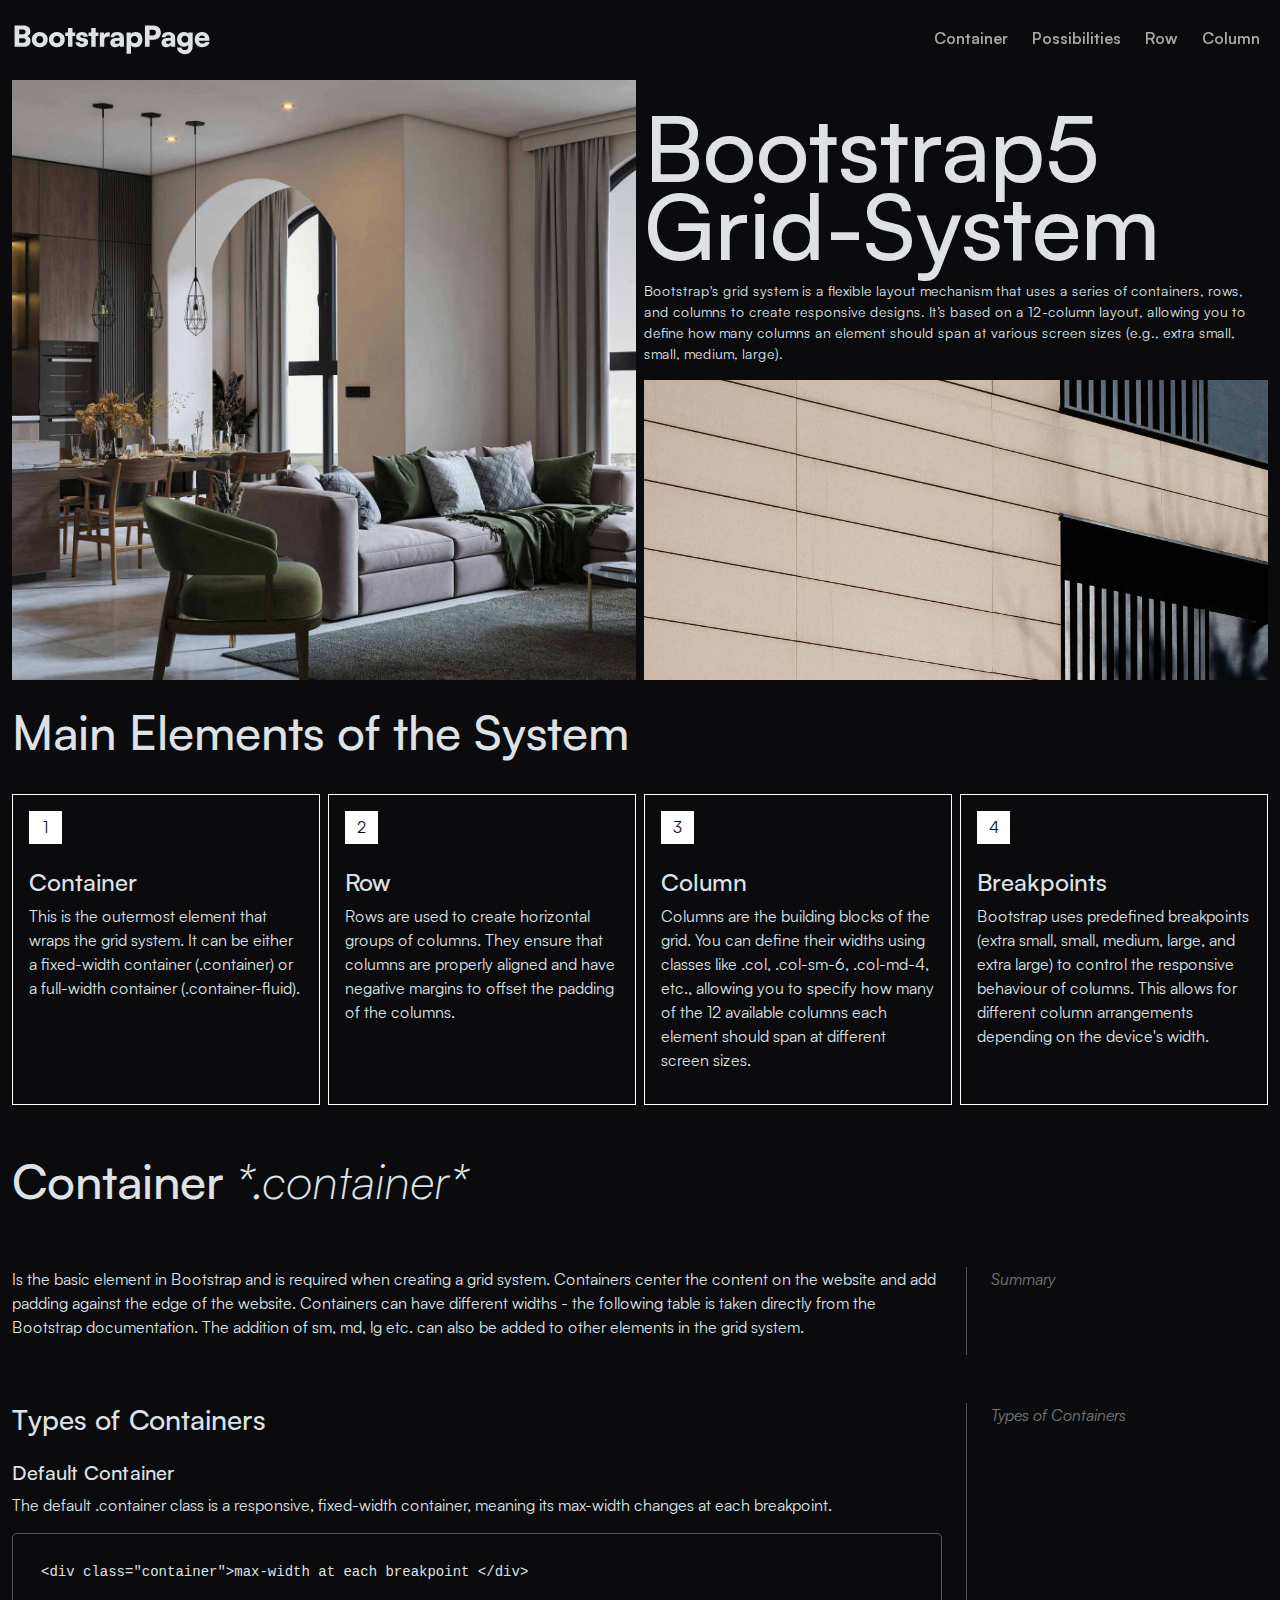
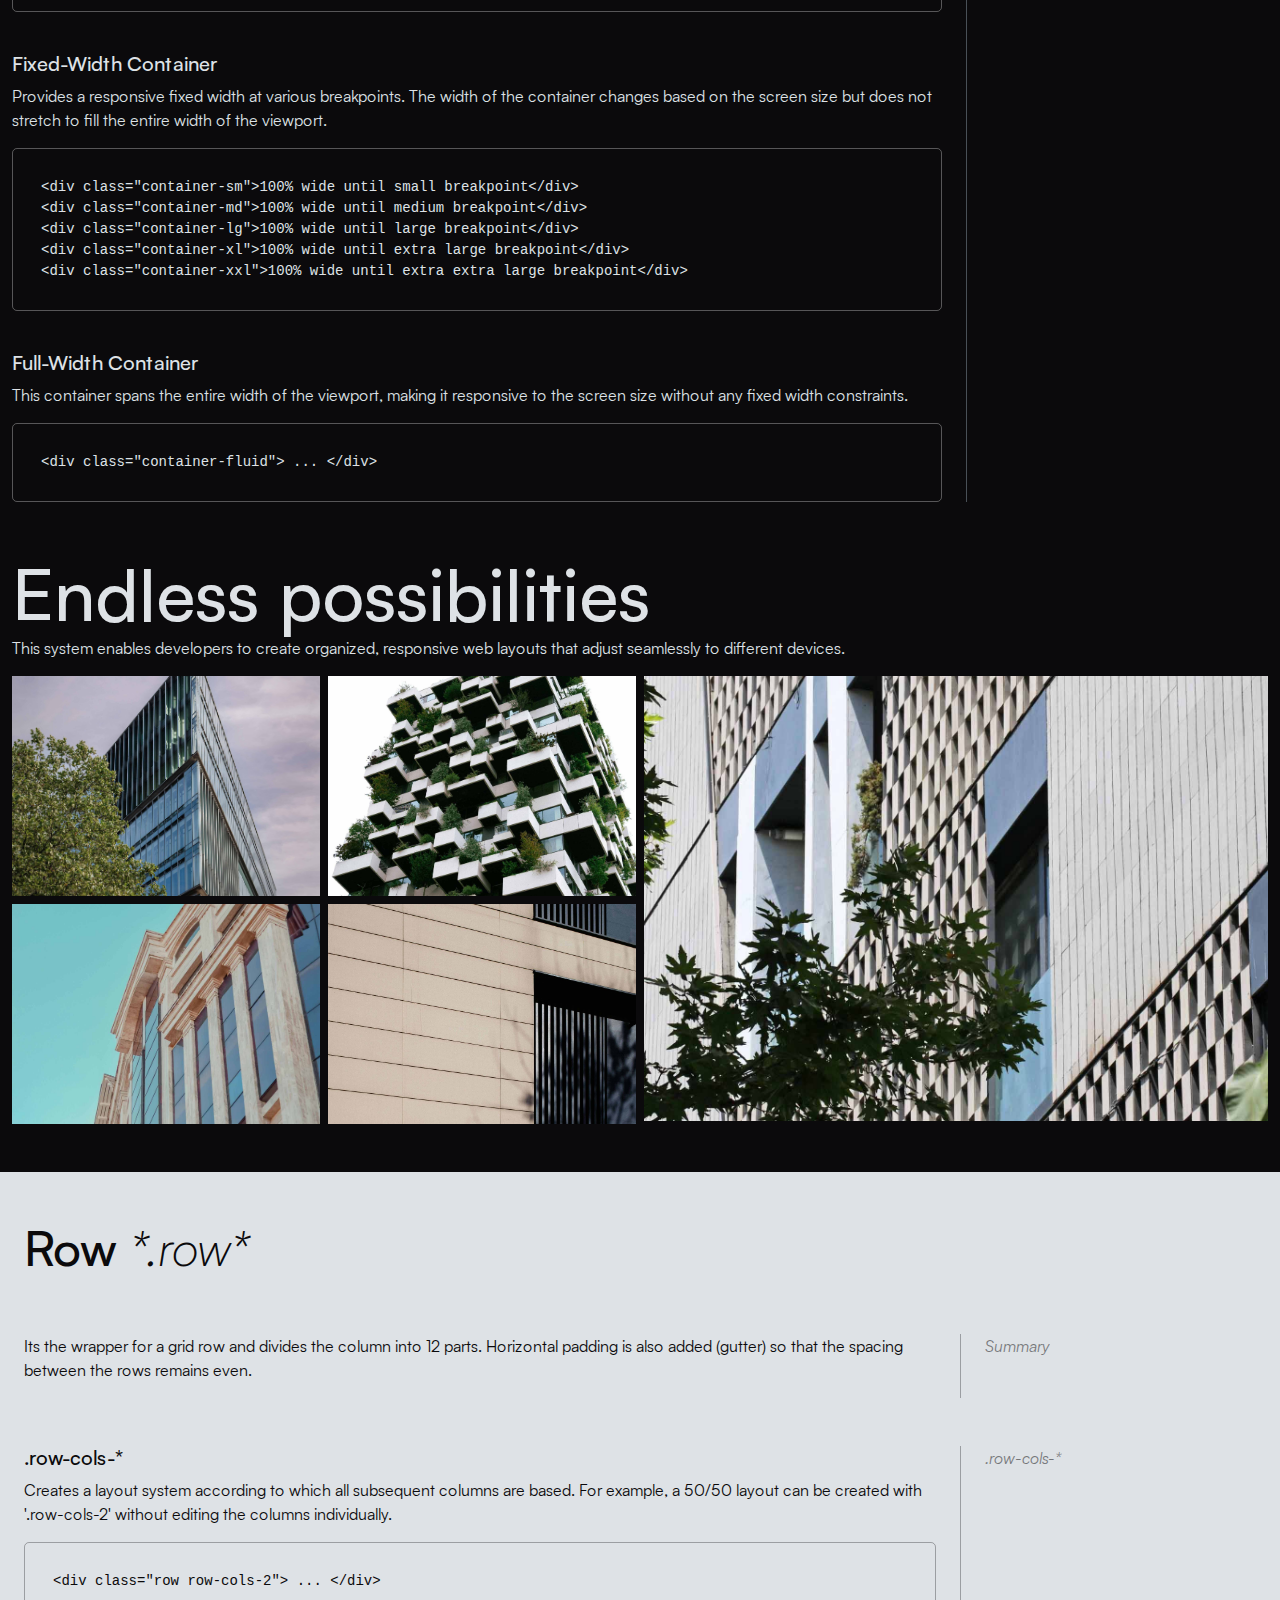
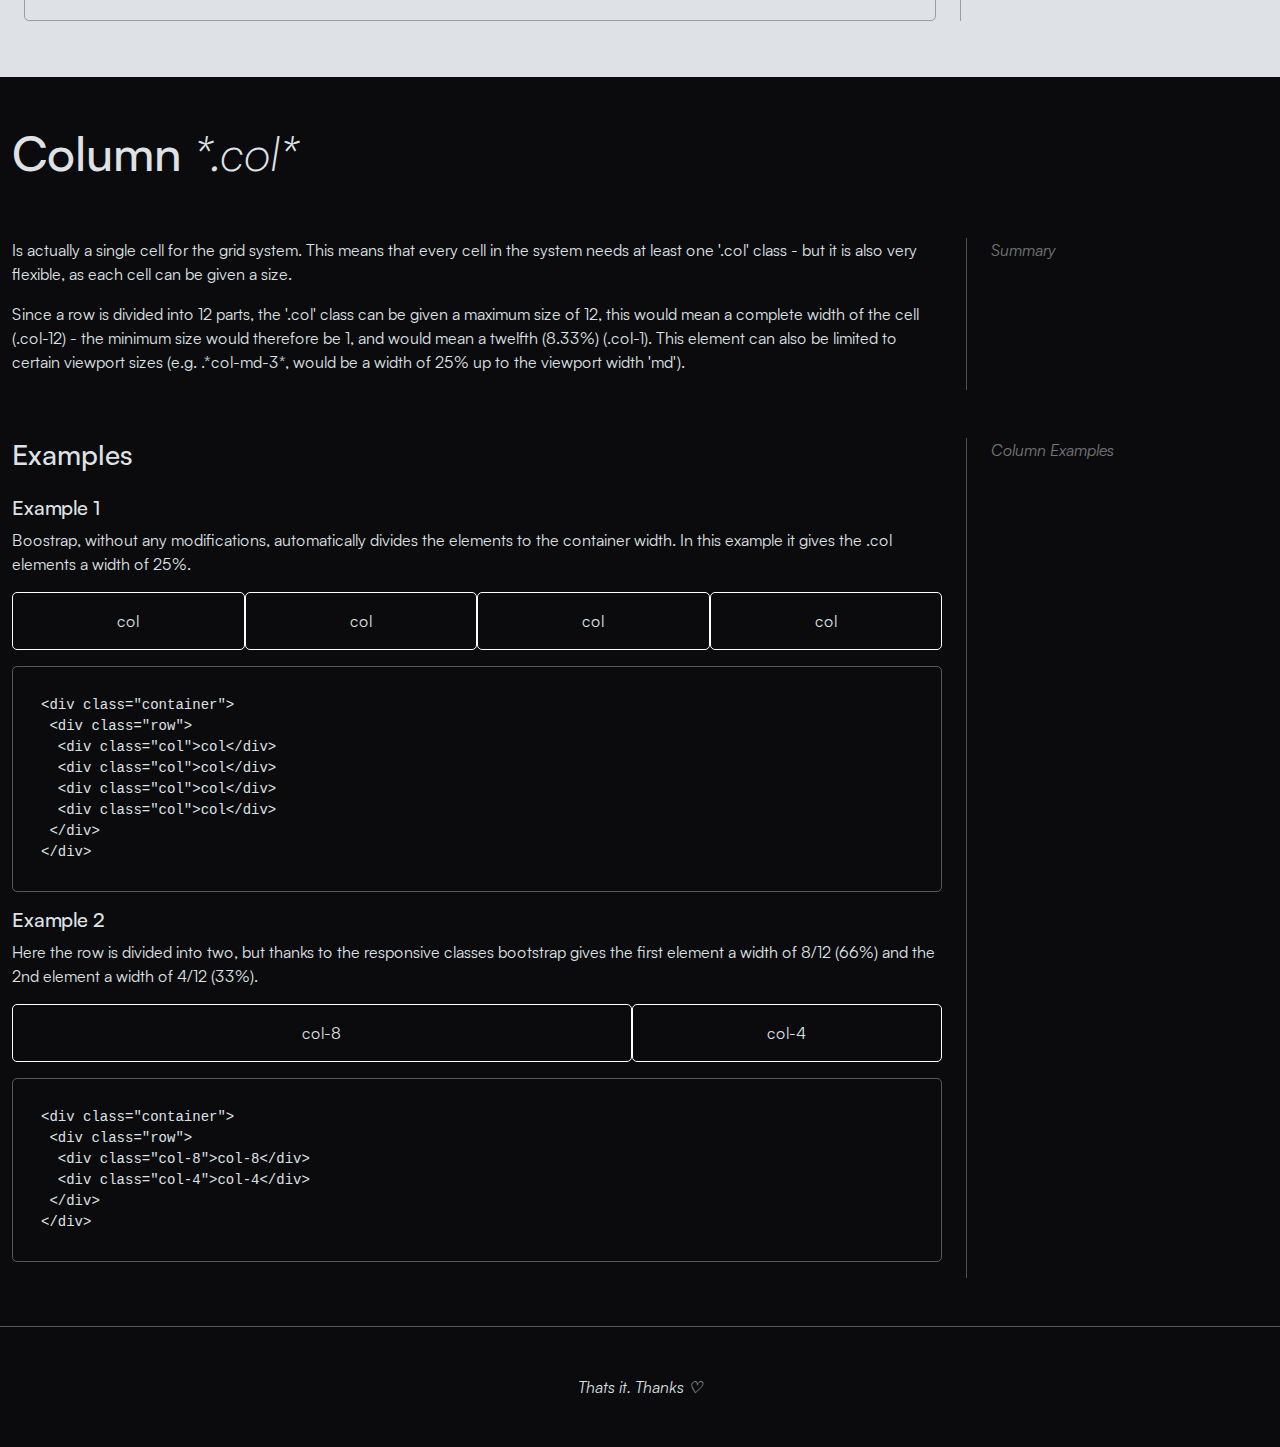
==== index.html @ 3e58b32b "changed to bootstrap grid page" ====
<!doctype html>
<html>
    
    <head>
        <meta charset="UTF-8">
        <meta name="viewport" content="width=device-width, initial-scale=1">
        <title>bootstrap-page</title>
        
        <link href="scss/bootstrap-custom.css" rel="stylesheet">
		<link href="fonts/satoshi.css" rel="stylesheet">
        <link href="css/style.css" rel="stylesheet">
    </head>

    <body data-bs-theme="dark">
		
		<nav class="navbar fixed-top navbar-expand-md py-3">
			<div class="container-xxl d-flex">
				<a class="navbar-brand navbar-logo" href="#"><span>BootstrapPage</span></a>
				<button class="navbar-toggler" type="button" data-bs-toggle="collapse" data-bs-target="#navbarMain" aria-controls="navbarMain" aria-expanded="false" aria-label="Toggle navigation">
      				<span class="navbar-toggler-icon"></span>
    			</button>
				<div class="navbar-collapse collapse" id="navbarMain">
					<ul class="navbar-nav ms-auto">
						<li class="nav-item">
							<a class="nav-link" href="#container">Container</a>
						</li>
						<li class="nav-item">
							<a class="nav-link" href="#possibilities">Possibilities</a>
						</li>
						<li class="nav-item">
							<a class="nav-link" href="#row">Row</a>
						</li>
						<li class="nav-item">
							<a class="nav-link" href="#column">Column</a>
						</li>
					</ul>
				</div>
			</div>
		</nav>
		
		<main class="" style="padding-top: 80px;">
			
			<div class="container-xxl hero">
				<div class="row overflow-hidden g-2">
					<div class="col-lg order-2 order-lg-1 hero-col">
						<img src="images/img1.jpg" class="img-fluid object-fit-cover hero-img-left" alt>
					</div>
					<div class="col-lg order-1 order-lg-2 d-flex flex-column g-2 overflow-hidden hero-col">
						<div class="col d-flex hero-right">
							<div class="mt-auto">
								<h2 style="font-size: 92px; line-height: 85%;" class="mb-3">Bootstrap5 Grid-System</h2>
								<p style="font-size: 14px;">Bootstrap's grid system is a flexible layout mechanism that uses a series of containers, rows, and columns to create responsive designs. It’s based on a 12-column layout, allowing you to define how many columns an element should span at various screen sizes (e.g., extra small, small, medium, large).</p>
							</div>
						</div>
						<div class="col d-none d-lg-block hero-right">
							<img src="images/img6.jpg" class="img-fluid" alt>
						</div>
					</div>
				</div>
			</div>

			<div class="container-xxl elements">
				<div class="py-4">
					<h2>Main Elements of the System</h2>
				</div>

				<div class="row g-2 row-cols-2 row-cols-md-4 elements-box">

					<div class="col element">
						<div class="p-3 h-100 border border-white">
							<div class="element-nr">1</div>
							<div class="pt-4">
								<h4>Container</h4>
								<p>This is the outermost element that wraps the grid system. It can be either a fixed-width container (.container) or a full-width container (.container-fluid).</p>
							</div>
						</div>
					</div>

					<div class="col element">
						<div class="p-3 h-100 border border-white">
							<div class="element-nr">2</div>
							<div class="pt-4">
								<h4>Row</h4>
								<p>Rows are used to create horizontal groups of columns. They ensure that columns are properly aligned and have negative margins to offset the padding of the columns.</p>
							</div>
						</div>
					</div>

					<div class="col element">
						<div class="p-3 h-100 border border-white">
							<div class="element-nr">3</div>
							<div class="pt-4">
								<h4>Column</h4>
								<p>Columns are the building blocks of the grid. You can define their widths using classes like .col, .col-sm-6, .col-md-4, etc., allowing you to specify how many of the 12 available columns each element should span at different screen sizes.</p>
							</div>
						</div>
					</div>

					<div class="col element">
						<div class="p-3 h-100 border border-white">
							<div class="element-nr">4</div>
							<div class="pt-4">
								<h4>Breakpoints</h4>
								<p>Bootstrap uses predefined breakpoints (extra small, small, medium, large, and extra large) to control the responsive behaviour of columns. This allows for different column arrangements depending on the device's width.</p>
							</div>
						</div>
					</div>

				</div>
			</div>

			<div class="container-xxl" id="container">
				<div class="py-5">
					<h2>Container <i style="font-weight: 300;">*.container*</i></h2>
				</div>

				<div class="row g-5 mb-5">
					<div class="col">
						<p>Is the basic element in Bootstrap and is required when creating a grid system. Containers center the content on the website and add padding against the edge of the website. Containers can have different widths - the following table is taken directly from the Bootstrap documentation. The addition of sm, md, lg etc. can also be added to other elements in the grid system.</p>
					</div>
					<div class="col-3 sidebar mh-100 border-start d-none d-md-block">
						<p>Summary</p>
					</div>
				</div>

				<div class="row g-5 mb-5">
					<div class="col">
						<h3>Types of Containers</h3>
						<div class="mb-4">
							<div class="pt-3">
								<h5>Default Container</h5>
								<p>The default .container class is a responsive, fixed-width container, meaning its max-width changes at each breakpoint.</p>
							</div>
							<div class="code-example font-monospace">
								&lt;div class="container"&gt;max-width at each breakpoint &lt;/div&gt;
							</div>
						</div>

						<div class="mb-4">
							<div class="pt-3">
								<h5>Fixed-Width Container</h5>
								<p>Provides a responsive fixed width at various breakpoints. The width of the container changes based on the screen size but does not stretch to fill the entire width of the viewport.</p>
							</div>
							<div class="code-example font-monospace">
								&lt;div class="container-sm"&gt;100% wide until small breakpoint&lt;/div&gt;<br>
								&lt;div class="container-md"&gt;100% wide until medium breakpoint&lt;/div&gt;<br>
								&lt;div class="container-lg"&gt;100% wide until large breakpoint&lt;/div&gt;<br>
								&lt;div class="container-xl"&gt;100% wide until extra large breakpoint&lt;/div&gt;<br>
								&lt;div class="container-xxl"&gt;100% wide until extra extra large breakpoint&lt;/div&gt;
							</div>
						</div>

						<div class="">
							<div class="pt-3">
								<h5>Full-Width Container</h5>
								<p>This container spans the entire width of the viewport, making it responsive to the screen size without any fixed width constraints.</p>
							</div>
							<div class="code-example font-monospace">
								&lt;div class="container-fluid"&gt; ... &lt;/div&gt;
							</div>
						</div>
					</div>
					
					<div class="col-3 sidebar mh-100 border-start d-none d-md-block">
						<p>Types of Containers</p>
					</div>
				</div>

			</div>

			<div class="container-xxl mb-5" id="possibilities">
				<div>
					<h2 class="mb-0" style="font-size: 72px;">Endless possibilities</h2>
					<p>This system enables developers to create organized, responsive web layouts that adjust seamlessly to different devices.</p>
				</div>
				<div class="row g-2">
					<div class="col-md-6">
						<div class="row row-cols-2 g-2">
							<div class="col"><img src="images/img2.jpg" class="img-fluid"></div>
							<div class="col"><img src="images/img4.jpg" class="img-fluid"></div>
							<div class="col"><img src="images/img3.jpg" class="img-fluid"></div>
							<div class="col"><img src="images/img6.jpg" class="img-fluid"></div>
						</div>
					</div>
					<div class="col-md-6">
						<div class="row g-2" style="height: 100%;">
							<div class="col" style="height: 100%; width: auto;">
								<div><img src="images/img5.jpg" class="img-fluid object-fit-cover"></div>
							</div>
						</div>

					</div>
				</div>

			</div>

			<div class="container-fluid pb-2" style="background-color: #dee2e6; color: #0B0A0C;" id="row">
				<div class="container-xxl" id="container">
					<div class="py-5">
						<h2>Row <i style="font-weight: 300;">*.row*</i></h2>
					</div>

					<div class="row g-5 mb-5">
						<div class="col">
							<p>Its the wrapper for a grid row and divides the column into 12 parts. Horizontal padding is also added (gutter) so that the spacing between the rows remains even.</p>
						</div>
						<div class="col-3 sidebar mh-100 border-start d-none d-md-block" style="border-color: #0B0A0C50 !important;">
							<p>Summary</p>
						</div>
					</div>
	
					<div class="row g-5 mb-5">
						<div class="col">
							<div>
								<h5>.row-cols-*</h5>
								<p>Creates a layout system according to which all subsequent columns are based. For example, a 50/50 layout can be created with '.row-cols-2' without editing the columns individually.</p>
							</div>
							<div class="code-example font-monospace" style="border-color: #0B0A0C50;">
								&lt;div class="row row-cols-2"&gt; ... &lt;/div&gt;
							</div>
						</div>
						
						<div class="col-3 sidebar mh-100 border-start d-none d-md-block" style="border-color: #0B0A0C50 !important;">
							<p>.row-cols-*</p>
						</div>
					</div>

				</div>
			</div>

			<div class="container-xxl" id="column">
				<div class="py-5">
					<h2>Column <i style="font-weight: 300;">*.col*</i></h2>
				</div>

				<div class="row g-5 mb-5">
					<div class="col">
						<p>Is actually a single cell for the grid system. This means that every cell in the system needs at least one '.col' class - but it is also very flexible, as each cell can be given a size.</p>
						<p>Since a row is divided into 12 parts, the '.col' class can be given a maximum size of 12, this would mean a complete width of the cell (.col-12) - the minimum size would therefore be 1, and would mean a twelfth (8.33%) (.col-1). This element can also be limited to certain viewport sizes (e.g. .*col-md-3*, would be a width of 25% up to the viewport width 'md').</p>
					</div>
					<div class="col-3 sidebar mh-100 border-start d-none d-md-block">
						<p>Summary</p>
					</div>
				</div>

				<div class="row g-5 mb-5">
					<div class="col">
						<h3>Examples</h3>
						<div class="mb-3">
							<div class="pt-3">
								<h5>Example 1</h5>
								<p>Boostrap, without any modifications, automatically divides the elements to the container width. In this example it gives the .col elements a width of 25%.</p>
							</div>
							<div class="example px-2 mb-3">
								<div class="row g-3">
									<div class="col">col</div>
									<div class="col">col</div>
									<div class="col">col</div>
									<div class="col">col</div>
								</div>
							</div>
							<div class="code-example font-monospace">
								&lt;div class="container"&gt;<br>
								&nbsp;&lt;div class="row"&gt;<br>
								&nbsp;&nbsp;&lt;div class="col"&gt;col&lt;/div&gt;<br>
								&nbsp;&nbsp;&lt;div class="col"&gt;col&lt;/div&gt;<br>
								&nbsp;&nbsp;&lt;div class="col"&gt;col&lt;/div&gt;<br>
								&nbsp;&nbsp;&lt;div class="col"&gt;col&lt;/div&gt;<br>
								&nbsp;&lt;/div&gt;<br>
								&lt;/div&gt;
							</div>

							<div class="pt-3">
								<h5>Example 2</h5>
								<p>Here the row is divided into two, but thanks to the responsive classes bootstrap gives the first element a width of 8/12 (66%) and the 2nd element a width of 4/12 (33%).</p>
							</div>
							<div class="example  mb-3">
								<div class="row g-0">
									<div class="col-8">col-8</div>
									<div class="col-4">col-4</div>
								  </div>
							</div>
							<div class="code-example font-monospace">
								&lt;div class="container"&gt;<br>
								&nbsp;&lt;div class="row"&gt;<br>
								&nbsp;&nbsp;&lt;div class="col-8"&gt;col-8&lt;/div&gt;<br>
								&nbsp;&nbsp;&lt;div class="col-4"&gt;col-4&lt;/div&gt;<br>
								&nbsp;&lt;/div&gt;<br>
								&lt;/div&gt;<br>
							</div>
						</div>

					</div>
					
					<div class="col-3 sidebar mh-100 border-start d-none d-md-block">
						<p>Column Examples</p>
					</div>
				</div>

			</div>
		
		</main>

		<footer class="p-5" style="border-top: 1px solid #ffffff50;">
			<p class="m-0" style="text-align: center; font-style: italic;">Thats it. Thanks &#9825;</p>
		</footer>
        
        
        <script src="bootstrap/dist/js/bootstrap.bundle.min.js"></script>
    </body>
    
</html>
---- fonts/satoshi.css ----
/*

*
*   Satoshi Font Import
*   https://www.fontshare.com/fonts/satoshi
*

*/

@font-face {
	font-family: 'Satoshi';
	src: url("Satoshi-Variable.woff2"),
		 url("Satoshi-Variable.woff"),
		 url("Satoshi-Variable.ttf");
	font-weight: 300 900;
	font-style: normal;
	font-display: swap;
}

@font-face {
	font-family: 'Satoshi';
	src: url("Satoshi-VariableItalic.woff2"),
		 url("Satoshi-VariableItalic.woff"),
		 url("Satoshi-VariableItalic.ttf");
	font-weight: 300 900;
	font-style: italic;
	font-display: swap;
}
---- css/style.css ----
h2 {
	font-size: 48px;
	font-weight: 500;
}

.navbar-logo {
	background-color: var(--bs-body-color);
	-webkit-mask-image: url("../images/logo.svg");
	mask-image: url("../images/logo.svg");
	-webkit-mask-position: center;
	mask-position: center;
	-webkit-mask-size: contain;
	mask-size: contain;
	-webkit-mask-repeat: no-repeat;
	mask-repeat: no-repeat;
	display: block;
	width: 200px;
}

.navbar-logo > span {
	visibility: hidden;
	width: 1px;
	height: 1px;
	display: block;
}

.navbar-logo::before {
	content: "";
	display: block;
	padding-top: 33px;
}

.nav-item a {
	cursor: pointer;
}

.nav-item:not(:last-of-type) {
	margin-right: 0.5em;
}

.navbar {
	transition: 0.3s background;
}

.navbar:has(.navbar-collapse.show) {
	background: var(--bs-body-bg);
}

.element-nr {
	display: flex;
	justify-content: center;
	align-items: center;
	height: 33px;
	width: 33px;
	background: #ffffff;
	color: var(--bs-body-bg);
}

.code-example {
	border: 1px solid #ffffff50;
	padding: 2em;
	border-radius: 5px;
	font-size: 14px;
	font-family: var(--bs-font-monospace);
}

.sidebar p {
	opacity: 50%;
	font-style: italic;
}

.hero-col {
	height: 300px;
}

.hero-img-left {
	height: 100%;
	width: auto;
}

@media only screen and (max-width: 991px) {
	.hero-img-left {
		width: 100%;
		height: auto;
	}
}

@media only screen and (min-width: 992px) {
	.hero-col {
		height: 600px;
	}
	.hero-right {
		height: 300px;
	}
}

.example .col, .example .col-8, .example .col-4 {
	border: 1px solid #ffffff;
	padding: 1em;
	text-align: center;
	border-radius: 5px;
}
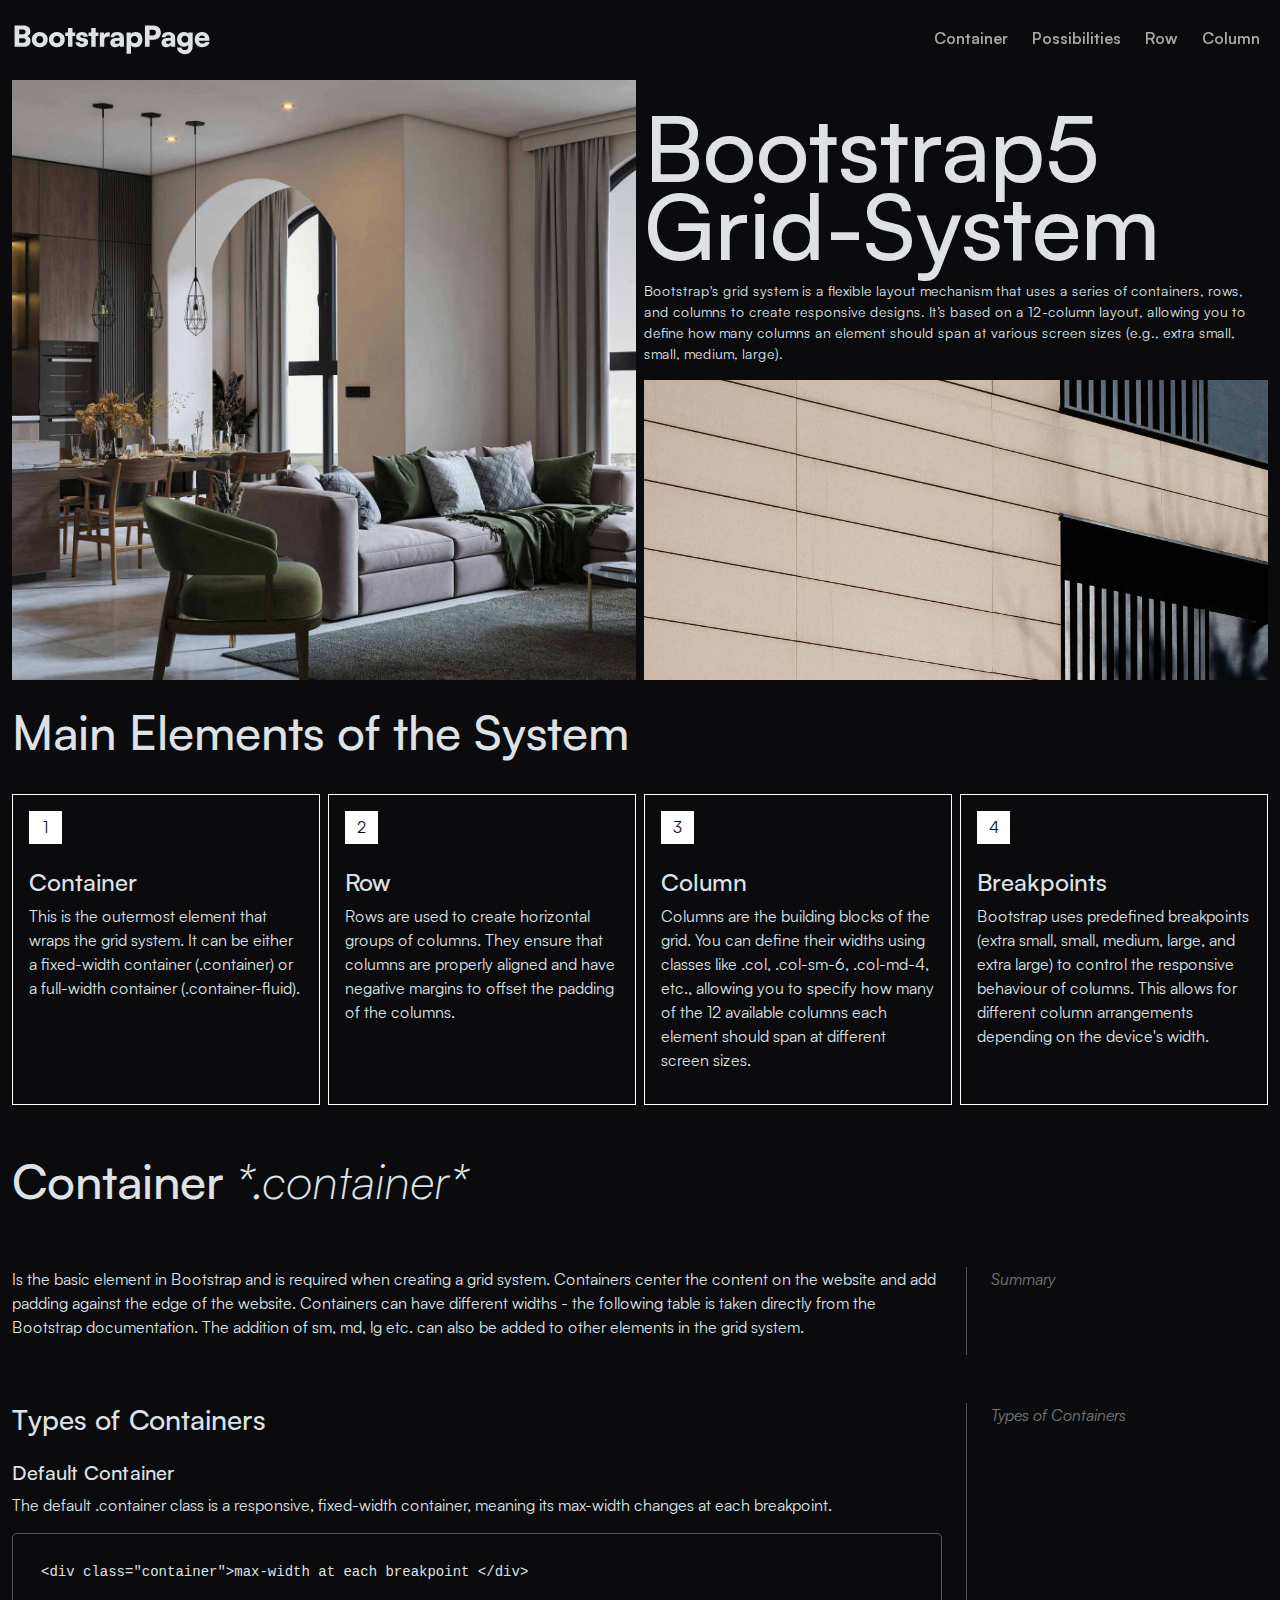
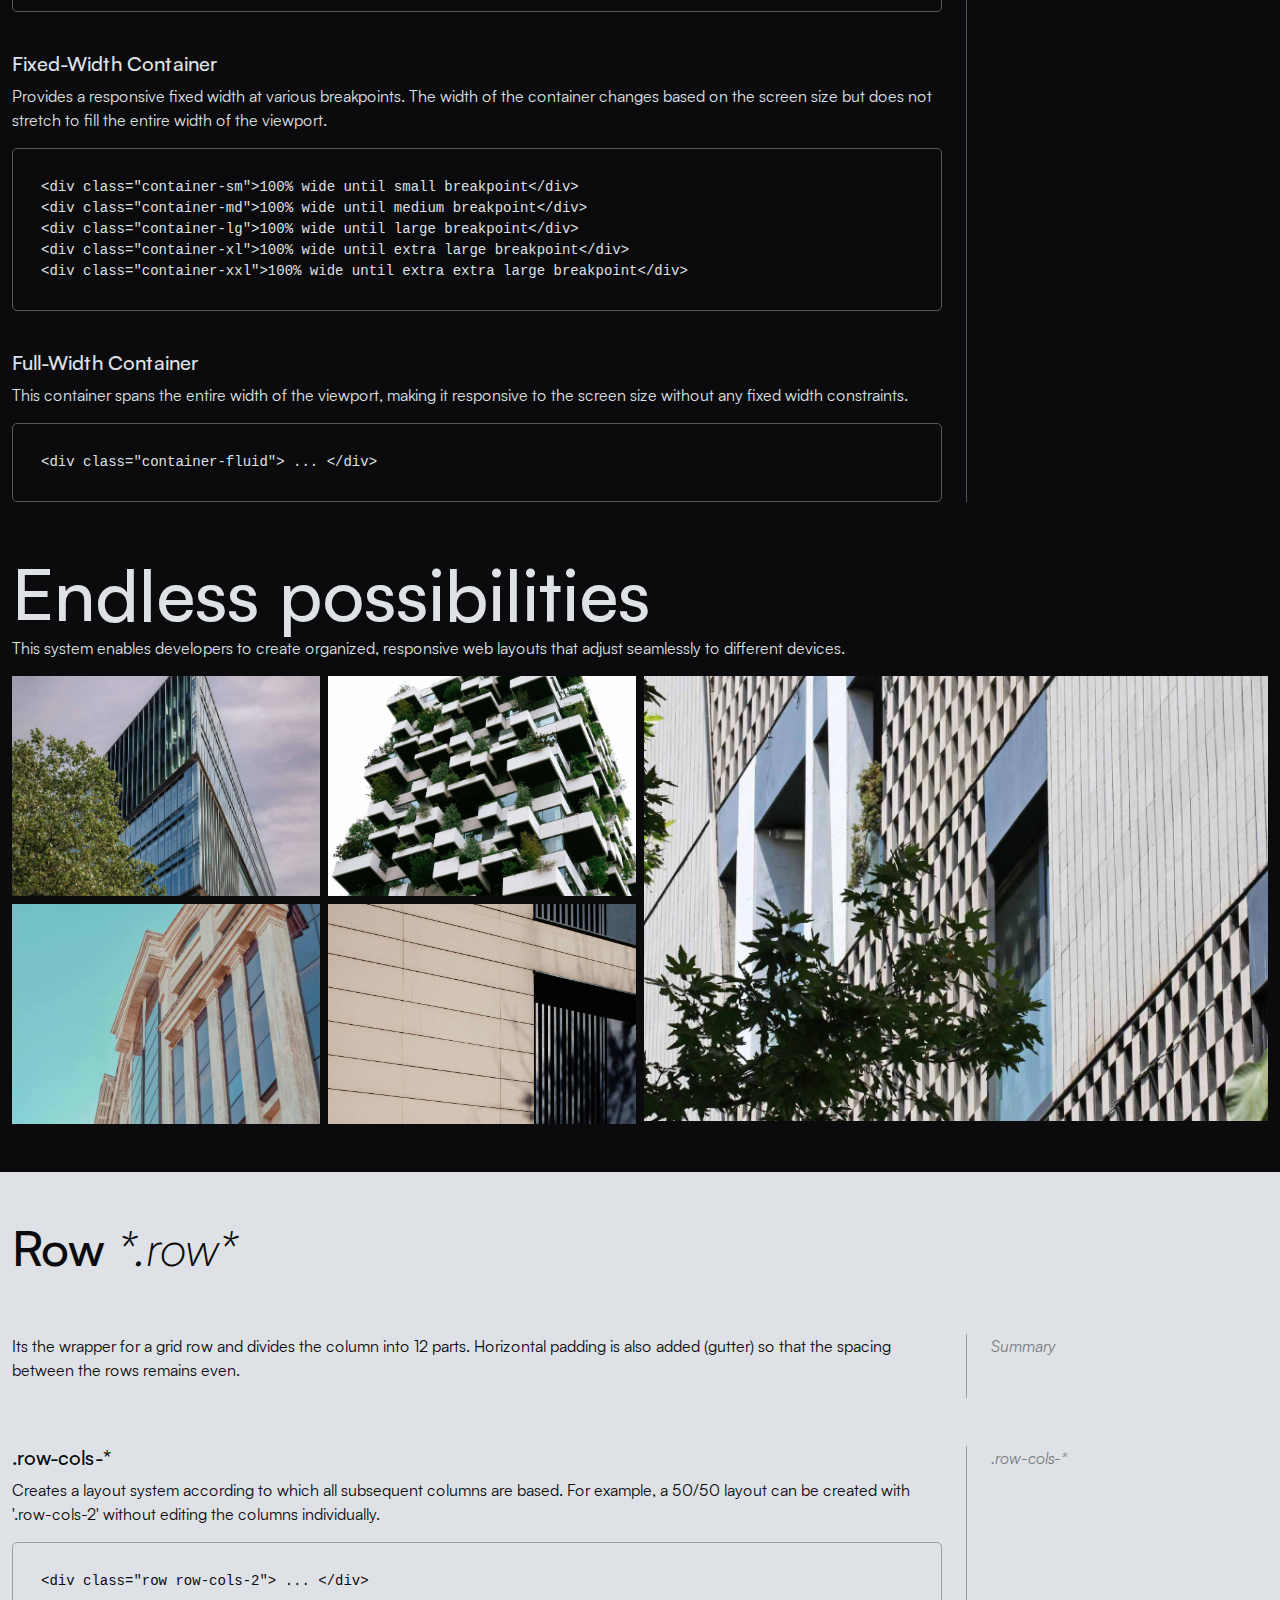
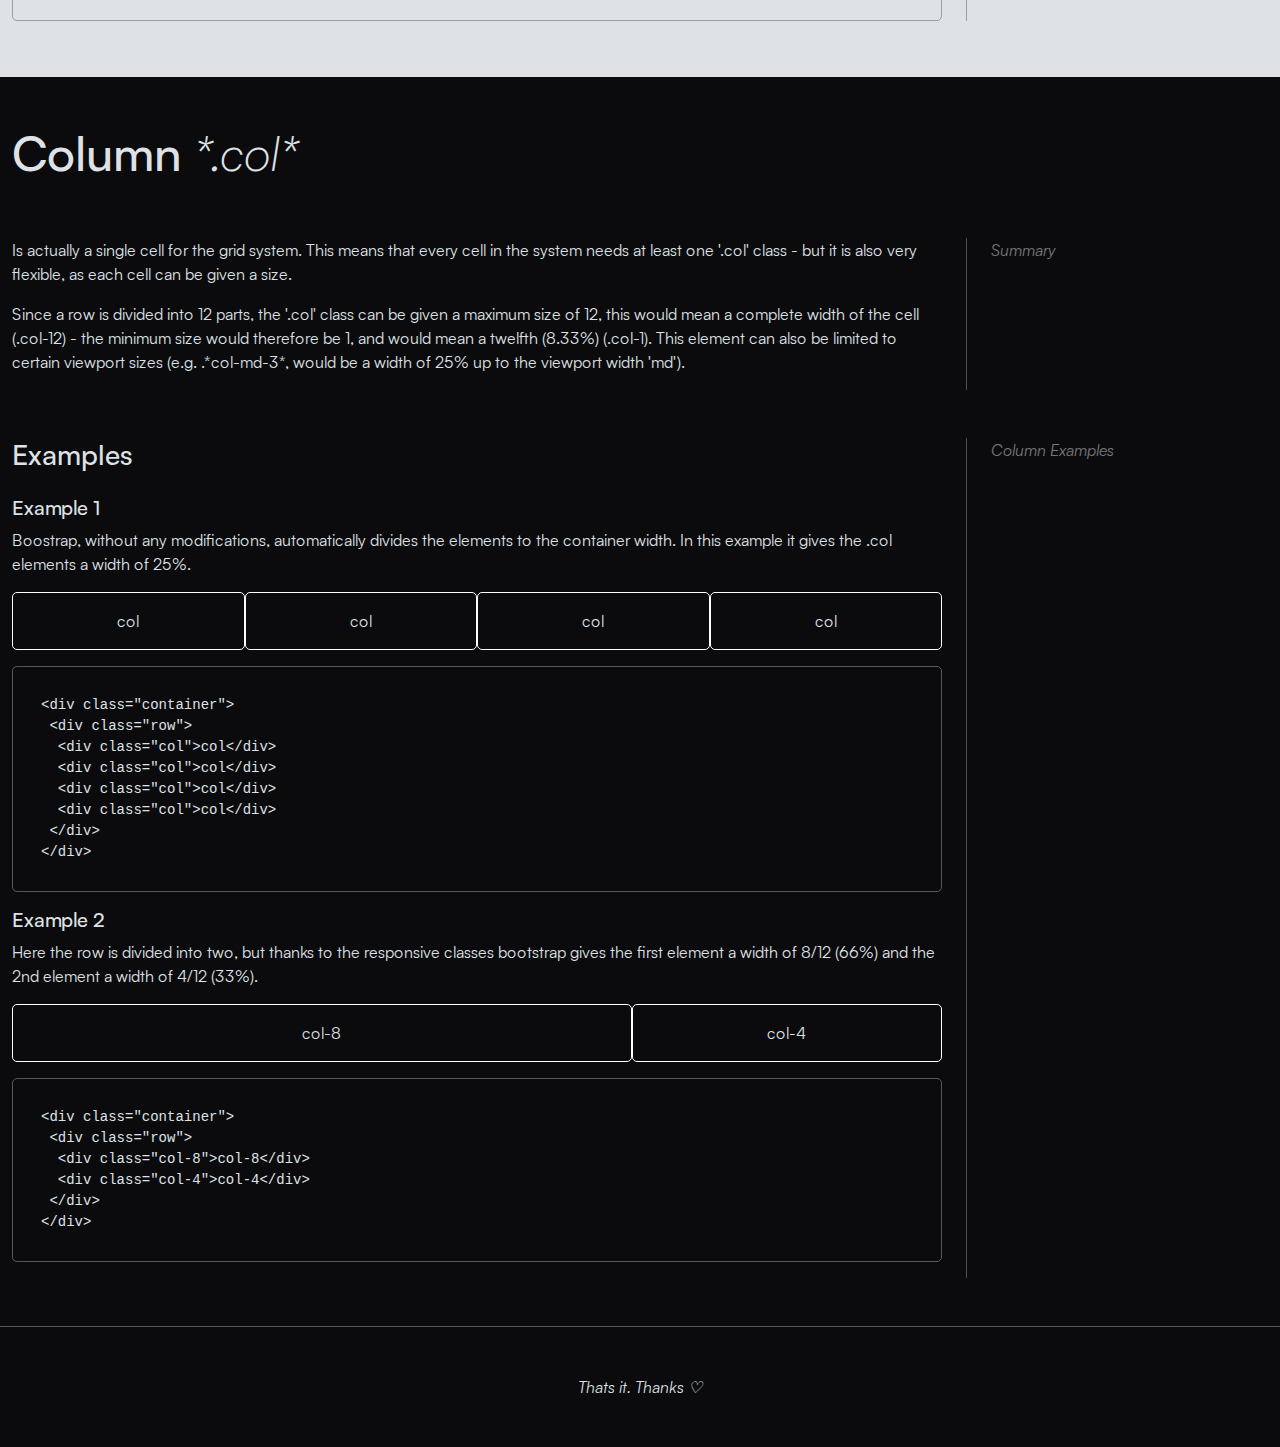
==== commit 40389ad6: "fixed row padding" ====
--- a/index.html
+++ b/index.html
@@ -194,7 +194,7 @@
 
 			</div>
 
-			<div class="container-fluid pb-2" style="background-color: #dee2e6; color: #0B0A0C;" id="row">
+			<div class="container-fluid p-0 p-xxl-2 pb-2" style="background-color: #dee2e6; color: #0B0A0C;" id="row">
 				<div class="container-xxl" id="container">
 					<div class="py-5">
 						<h2>Row <i style="font-weight: 300;">*.row*</i></h2>
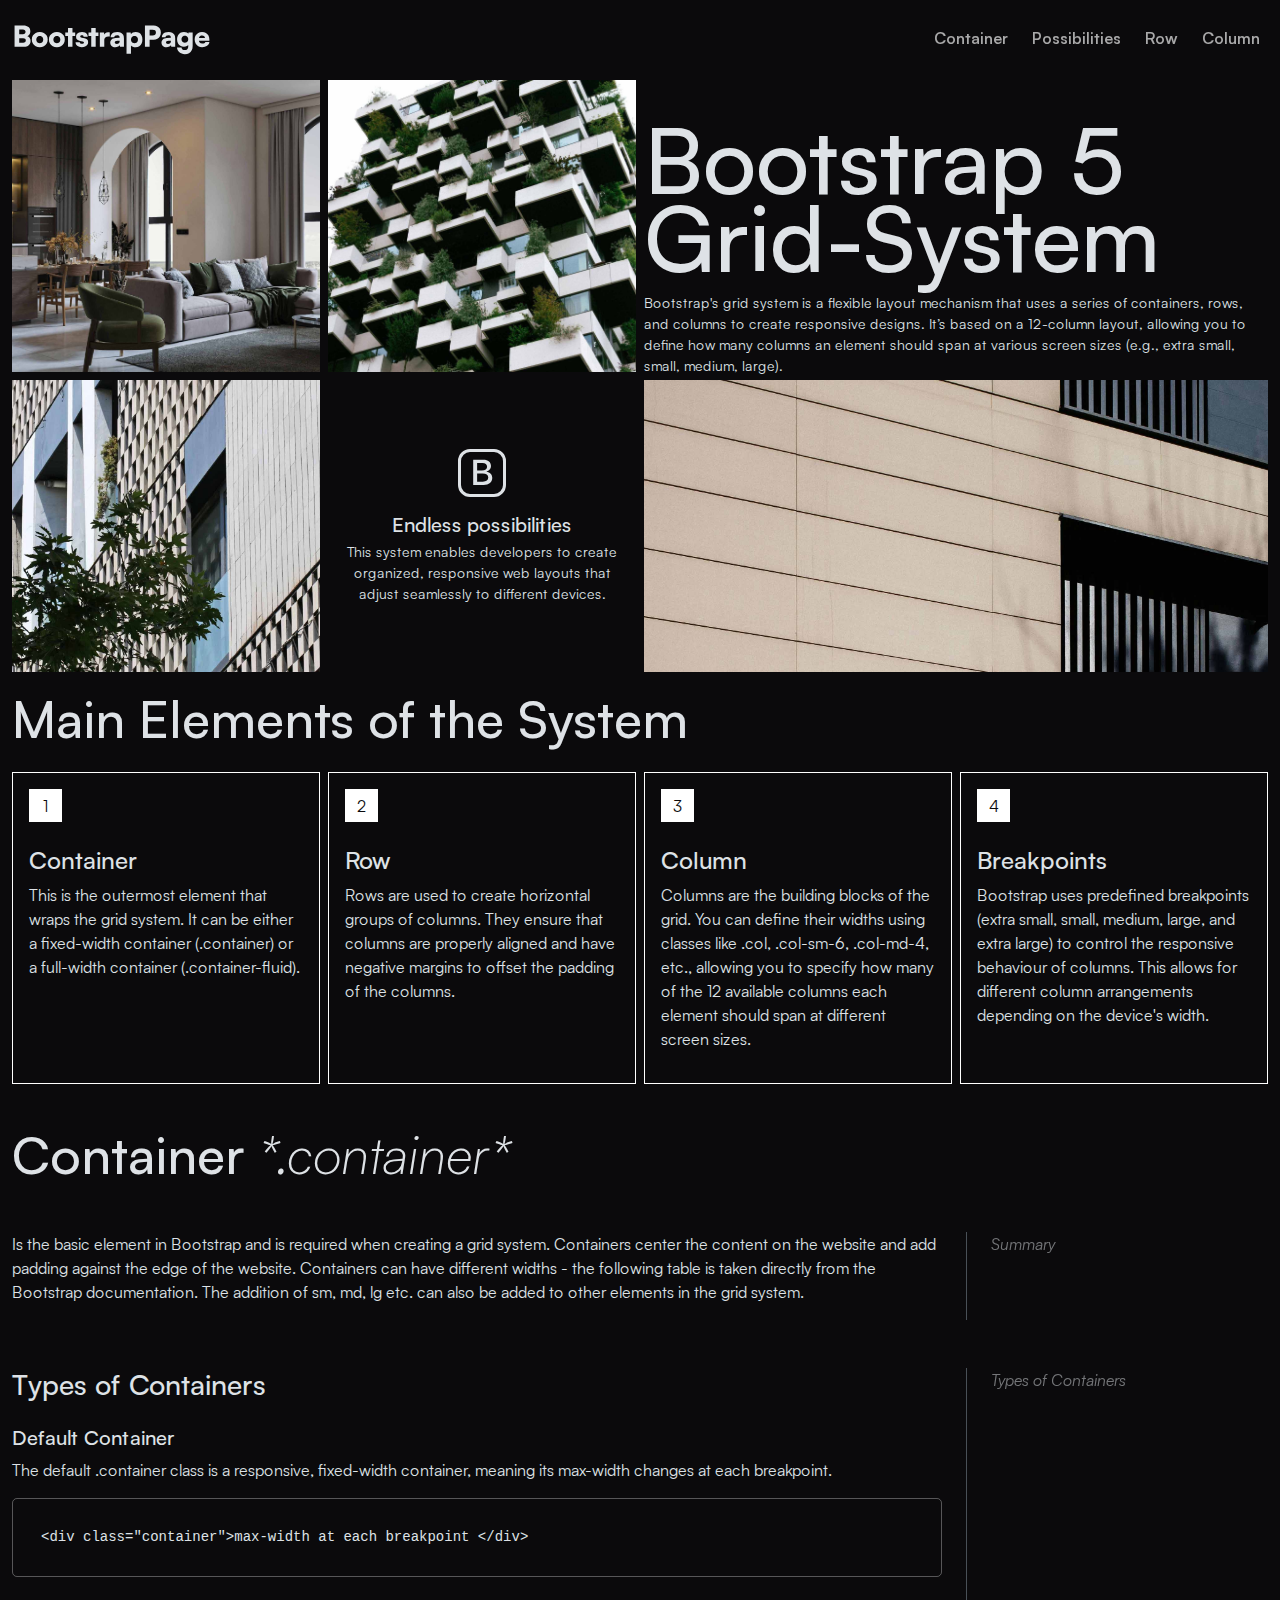
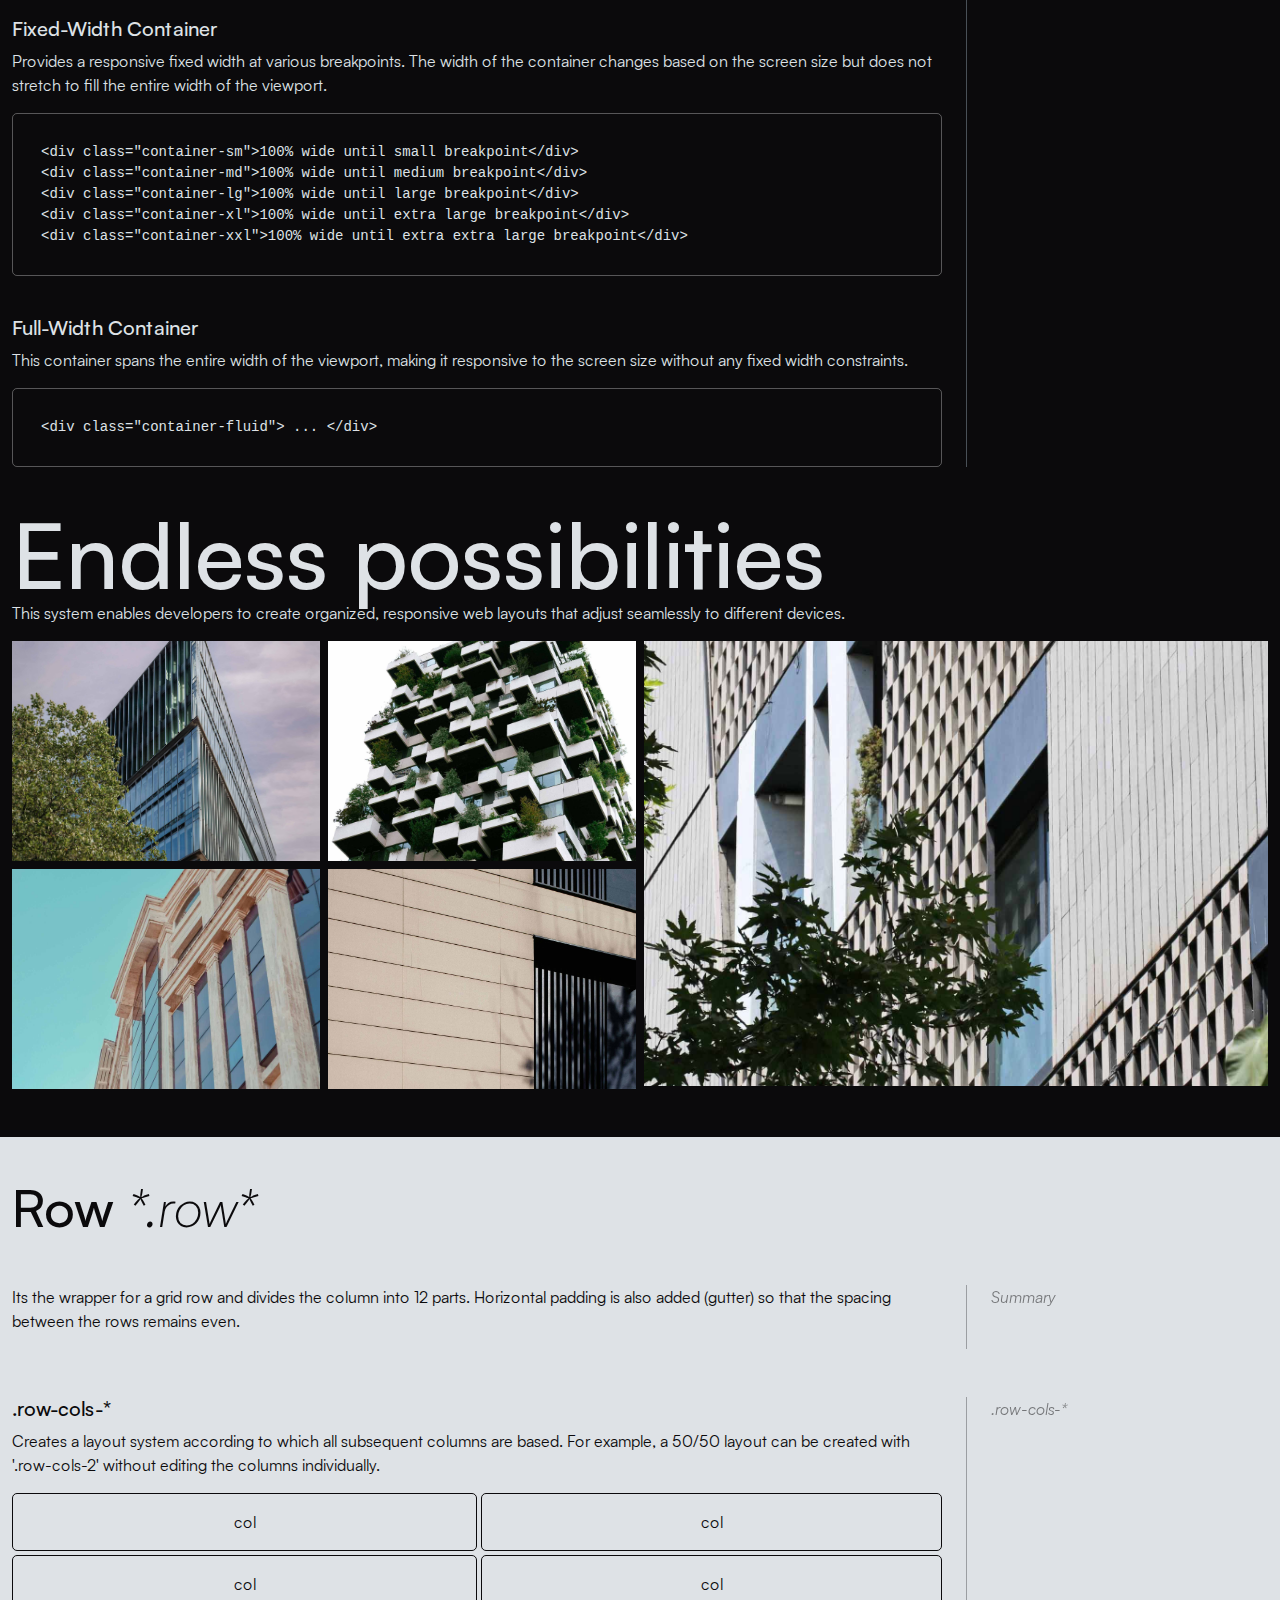
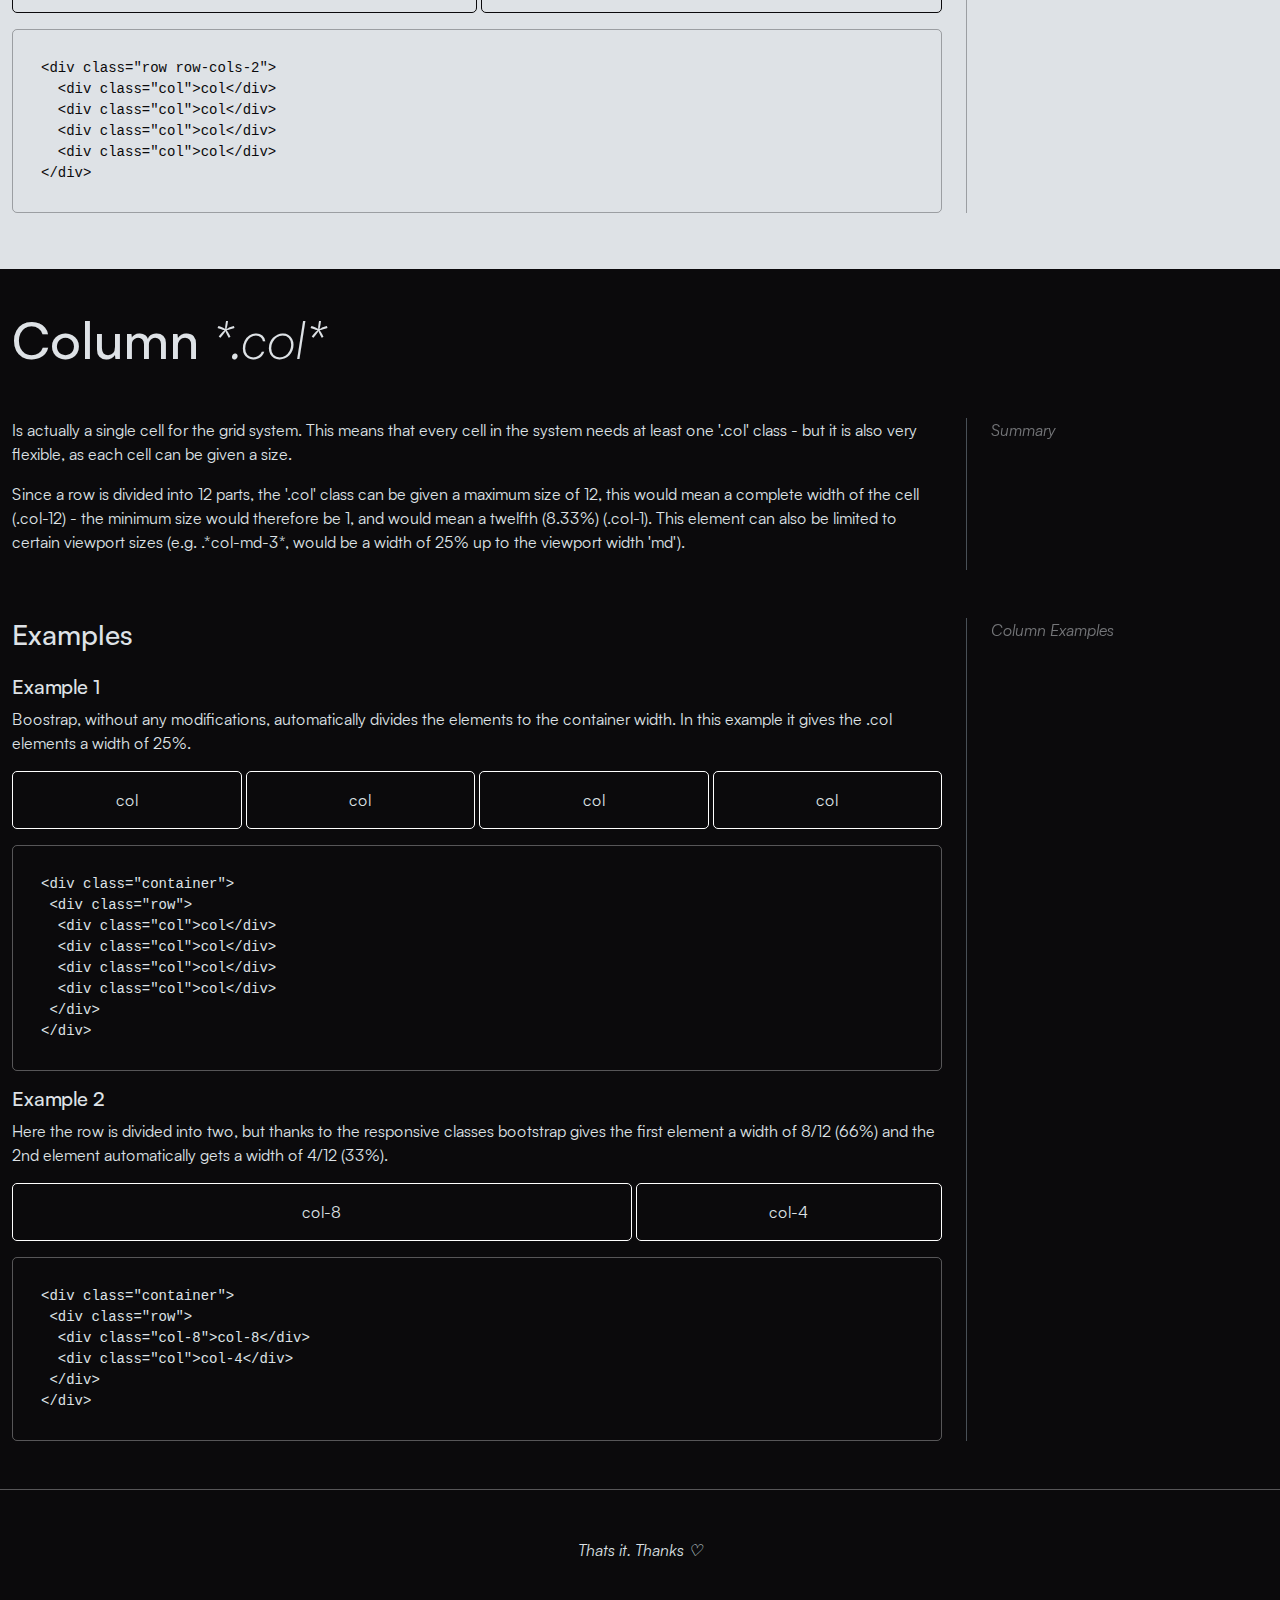
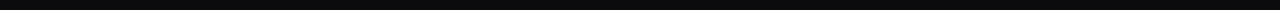
==== commit e8a37857: "fixed row, added new hero element" ====
--- a/index.html
+++ b/index.html
@@ -11,7 +11,7 @@
         <link href="css/style.css" rel="stylesheet">
     </head>
 
-    <body data-bs-theme="dark">
+    <body class="" data-bs-theme="dark">
 		
 		<nav class="navbar fixed-top navbar-expand-md py-3">
 			<div class="container-xxl d-flex">
@@ -41,18 +41,37 @@
 		<main class="" style="padding-top: 80px;">
 			
 			<div class="container-xxl hero">
-				<div class="row overflow-hidden g-2">
-					<div class="col-lg order-2 order-lg-1 hero-col">
-						<img src="images/img1.jpg" class="img-fluid object-fit-cover hero-img-left" alt>
-					</div>
-					<div class="col-lg order-1 order-lg-2 d-flex flex-column g-2 overflow-hidden hero-col">
-						<div class="col d-flex hero-right">
-							<div class="mt-auto">
-								<h2 style="font-size: 92px; line-height: 85%;" class="mb-3">Bootstrap5 Grid-System</h2>
-								<p style="font-size: 14px;">Bootstrap's grid system is a flexible layout mechanism that uses a series of containers, rows, and columns to create responsive designs. It’s based on a 12-column layout, allowing you to define how many columns an element should span at various screen sizes (e.g., extra small, small, medium, large).</p>
-							</div>
-						</div>
-						<div class="col d-none d-lg-block hero-right">
+				<div class="row overflow-hidden g-2 hero-row">
+					<div class="col-lg d-lg-block order-2 order-lg-1 hero-col-mobile">
+						<div class="row row-col-2 g-2" style="height: 100%;">
+							<div class="col-6">
+								<img src="images/img1.jpg" class="img-fluid object-fit-cover hero-img-left" alt>
+							</div>
+							<div class="col-6">
+								<img src="images/img4.jpg" class="img-fluid object-fit-cover hero-img-left" alt>
+							</div>
+							<div class="col-6 d-none d-md-block">
+								<img src="images/img5.jpg" class="img-fluid object-fit-cover hero-img-left" alt>
+							</div>
+							<div class="col-6 d-none d-md-block">
+								<div class="d-flex text-center border-white" style="height: 100%;">
+									<div class="m-auto p-3">
+										<i class="bootstrap-logo mx-auto mb-3"></i>
+										<h4 class="mb-1" style="font-size: 1.25em;">Endless possibilities</h4>
+										<p class="mb-0" style="font-size: 0.875em;">This system enables developers to create organized, responsive web layouts that adjust seamlessly to different devices.</p>
+									</div>
+								</div>
+							</div>
+						</div>
+					</div>
+					<div class="col-lg order-1 order-lg-2 d-flex flex-column overflow-hidden hero-col">
+						<div class="col d-flex hero-sub-col">
+							<div class="mt-lg-auto">
+								<h2 class="mb-3 hero-title" style="line-height: 85%;">Bootstrap 5<br>Grid-System</h2>
+								<p class="mb-1" style="font-size: 0.875em;">Bootstrap's grid system is a flexible layout mechanism that uses a series of containers, rows, and columns to create responsive designs. It’s based on a 12-column layout, allowing you to define how many columns an element should span at various screen sizes (e.g., extra small, small, medium, large).</p>
+							</div>
+						</div>
+						<div class="col d-none d-lg-block hero-sub-col">
 							<img src="images/img6.jpg" class="img-fluid" alt>
 						</div>
 					</div>
@@ -64,7 +83,7 @@
 					<h2>Main Elements of the System</h2>
 				</div>
 
-				<div class="row g-2 row-cols-2 row-cols-md-4 elements-box">
+				<div class="row g-2 row-cols-1 row-cols-sm-2 row-cols-md-4 elements-box">
 
 					<div class="col element">
 						<div class="p-3 h-100 border border-white">
@@ -109,7 +128,7 @@
 				</div>
 			</div>
 
-			<div class="container-xxl" id="container">
+			<div class="container-xxl overflow-hidden" id="container">
 				<div class="py-5">
 					<h2>Container <i style="font-weight: 300;">*.container*</i></h2>
 				</div>
@@ -168,9 +187,9 @@
 
 			</div>
 
-			<div class="container-xxl mb-5" id="possibilities">
+			<div class="container-xxl mb-5 overflow-hidden" id="possibilities">
 				<div>
-					<h2 class="mb-0" style="font-size: 72px;">Endless possibilities</h2>
+					<h2 class="mb-2 hero-title">Endless possibilities</h2>
 					<p>This system enables developers to create organized, responsive web layouts that adjust seamlessly to different devices.</p>
 				</div>
 				<div class="row g-2">
@@ -195,7 +214,7 @@
 			</div>
 
 			<div class="container-fluid p-0 p-xxl-2 pb-2" style="background-color: #dee2e6; color: #0B0A0C;" id="row">
-				<div class="container-xxl" id="container">
+				<div class="container-xxl overflow-hidden" id="container">
 					<div class="py-5">
 						<h2>Row <i style="font-weight: 300;">*.row*</i></h2>
 					</div>
@@ -215,8 +234,21 @@
 								<h5>.row-cols-*</h5>
 								<p>Creates a layout system according to which all subsequent columns are based. For example, a 50/50 layout can be created with '.row-cols-2' without editing the columns individually.</p>
 							</div>
+							<div class="container-fluid example mb-3">
+								<div class="row" style="gap: .25em;">
+									<div class="col-6" style="border-color: #0B0A0C;">col</div>
+									<div class="col" style="border-color: #0B0A0C;">col</div>
+									<div class="col-6" style="border-color: #0B0A0C;">col</div>
+									<div class="col" style="border-color: #0B0A0C;">col</div>
+								</div>
+							</div>
 							<div class="code-example font-monospace" style="border-color: #0B0A0C50;">
-								&lt;div class="row row-cols-2"&gt; ... &lt;/div&gt;
+								&lt;div class="row row-cols-2"&gt;<br>
+								&nbsp;&nbsp;&lt;div class="col"&gt;col&lt;/div&gt;<br>
+								&nbsp;&nbsp;&lt;div class="col"&gt;col&lt;/div&gt;<br>
+								&nbsp;&nbsp;&lt;div class="col"&gt;col&lt;/div&gt;<br>
+								&nbsp;&nbsp;&lt;div class="col"&gt;col&lt;/div&gt;<br>
+								&lt;/div&gt;
 							</div>
 						</div>
 						
@@ -228,7 +260,7 @@
 				</div>
 			</div>
 
-			<div class="container-xxl" id="column">
+			<div class="container-xxl overflow-hidden" id="column">
 				<div class="py-5">
 					<h2>Column <i style="font-weight: 300;">*.col*</i></h2>
 				</div>
@@ -246,13 +278,13 @@
 				<div class="row g-5 mb-5">
 					<div class="col">
 						<h3>Examples</h3>
-						<div class="mb-3">
+						<div>
 							<div class="pt-3">
 								<h5>Example 1</h5>
 								<p>Boostrap, without any modifications, automatically divides the elements to the container width. In this example it gives the .col elements a width of 25%.</p>
 							</div>
-							<div class="example px-2 mb-3">
-								<div class="row g-3">
+							<div class="container-fluid example mb-3">
+								<div class="row" style="gap: .25em;">
 									<div class="col">col</div>
 									<div class="col">col</div>
 									<div class="col">col</div>
@@ -272,19 +304,19 @@
 
 							<div class="pt-3">
 								<h5>Example 2</h5>
-								<p>Here the row is divided into two, but thanks to the responsive classes bootstrap gives the first element a width of 8/12 (66%) and the 2nd element a width of 4/12 (33%).</p>
-							</div>
-							<div class="example  mb-3">
-								<div class="row g-0">
+								<p>Here the row is divided into two, but thanks to the responsive classes bootstrap gives the first element a width of 8/12 (66%) and the 2nd element automatically gets a width of 4/12 (33%).</p>
+							</div>
+							<div class="container-fluid example mb-3">
+								<div class="row" style="gap: .25em;">
 									<div class="col-8">col-8</div>
-									<div class="col-4">col-4</div>
+									<div class="col">col-4</div>
 								  </div>
 							</div>
 							<div class="code-example font-monospace">
 								&lt;div class="container"&gt;<br>
 								&nbsp;&lt;div class="row"&gt;<br>
 								&nbsp;&nbsp;&lt;div class="col-8"&gt;col-8&lt;/div&gt;<br>
-								&nbsp;&nbsp;&lt;div class="col-4"&gt;col-4&lt;/div&gt;<br>
+								&nbsp;&nbsp;&lt;div class="col"&gt;col-4&lt;/div&gt;<br>
 								&nbsp;&lt;/div&gt;<br>
 								&lt;/div&gt;<br>
 							</div>
--- a/css/style.css
+++ b/css/style.css
@@ -1,7 +1,29 @@
 h2 {
-	font-size: 48px;
+	font-size: 3.25em;
+	line-height: 85%;
 	font-weight: 500;
 }
+
+.hero-title {
+	font-size: 5.75em
+}
+
+.bootstrap-logo {
+	background-color: var(--bs-body-color);
+	-webkit-mask-image: url("../images/bootstrap-logo.svg");
+	mask-image: url("../images/bootstrap-logo.svg");
+	-webkit-mask-position: center;
+	mask-position: center;
+	-webkit-mask-size: contain;
+	mask-size: contain;
+	-webkit-mask-repeat: no-repeat;
+	mask-repeat: no-repeat;
+	display: block;
+	width: 3em;
+	aspect-ratio: 1;
+}
+
+/*var(--bs-body-color) */
 
 .navbar-logo {
 	background-color: var(--bs-body-color);
@@ -70,7 +92,7 @@
 }
 
 .hero-col {
-	height: 300px;
+	height: 100%;
 }
 
 .hero-img-left {
@@ -86,17 +108,30 @@
 }
 
 @media only screen and (min-width: 992px) {
-	.hero-col {
+	.hero-sub-col {
+		height: 300px;
+	}
+
+	.hero-row {
 		height: 600px;
-	}
-	.hero-right {
-		height: 300px;
 	}
 }
 
-.example .col, .example .col-8, .example .col-4 {
+@media only screen and (max-width: 575px) {
+	.hero-title {
+		font-size: 3.5em;
+	}
+
+	h2 {
+		font-size: 2.5em;
+		line-height: 85%;
+		font-weight: 500;
+	}
+}
+
+.example .col, .example .col-8, .example .col-4, .example .col-6 {
 	border: 1px solid #ffffff;
 	padding: 1em;
 	text-align: center;
 	border-radius: 5px;
-}+}
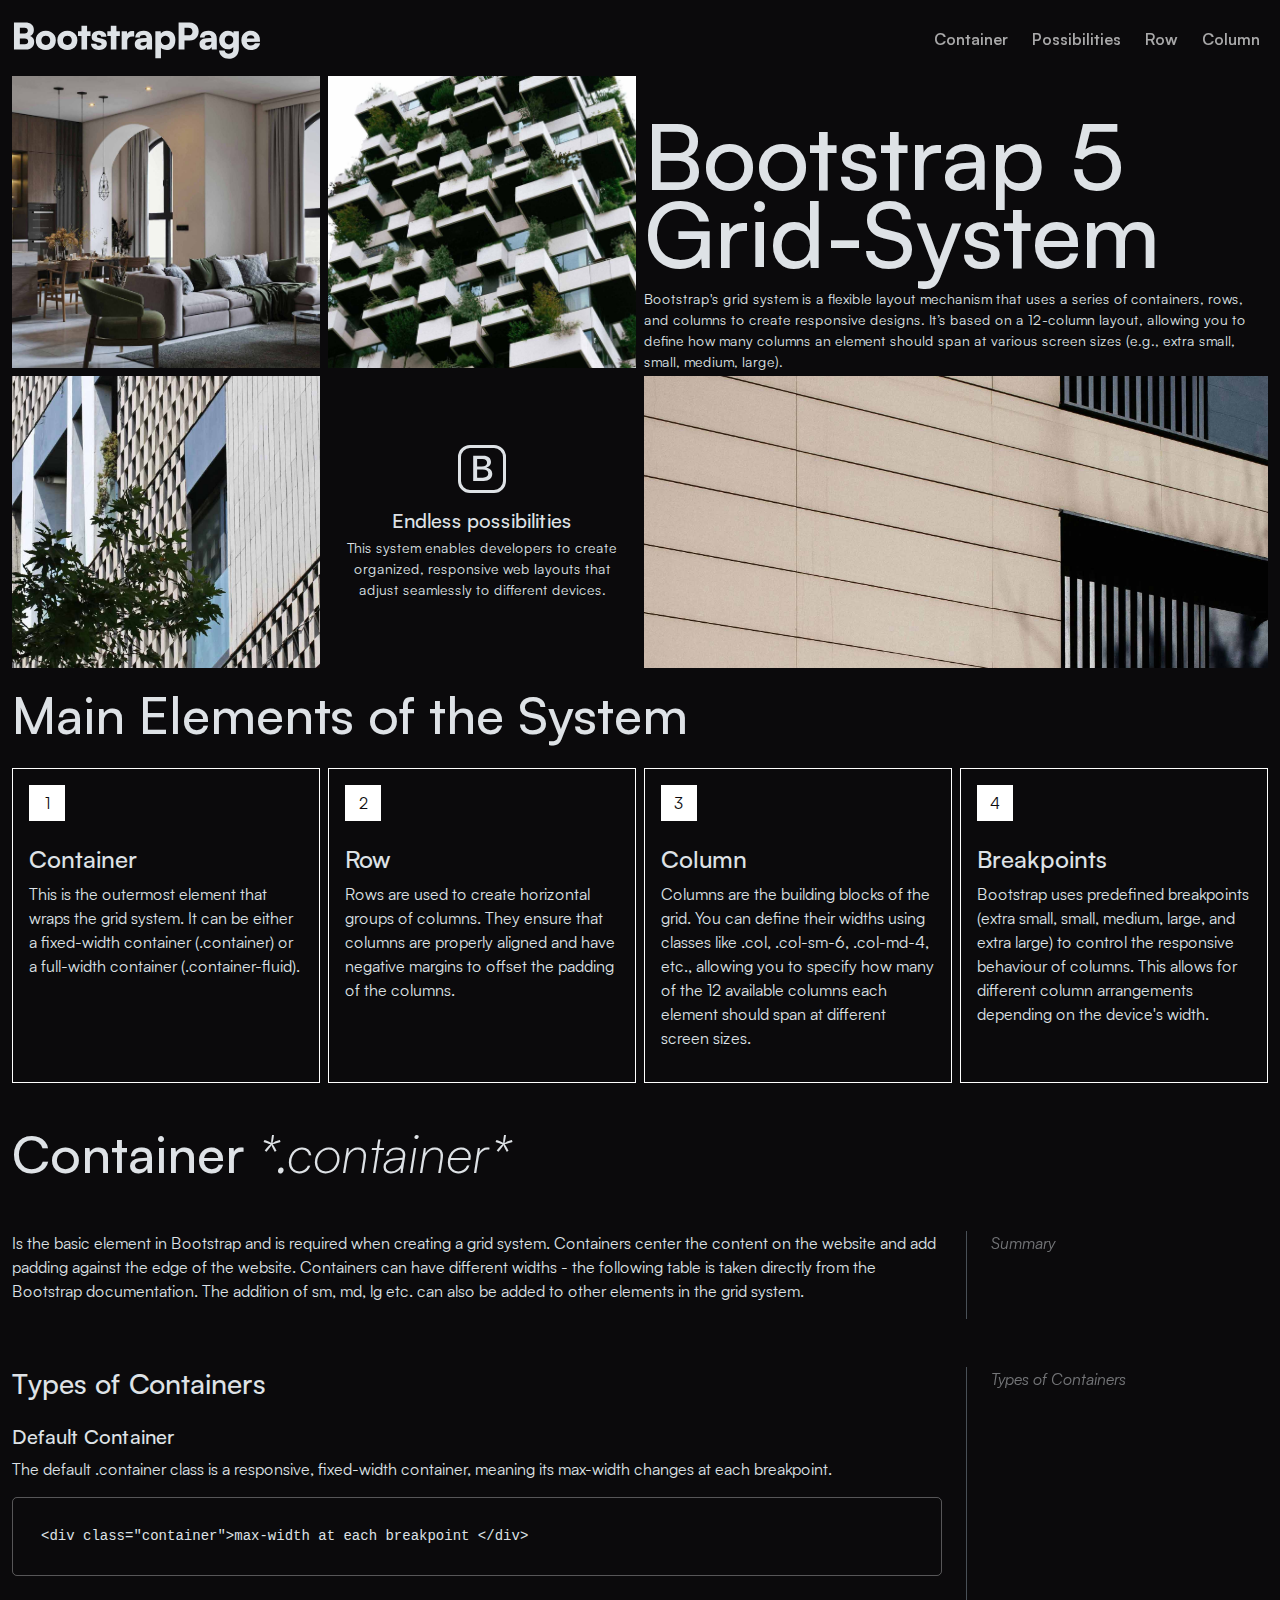
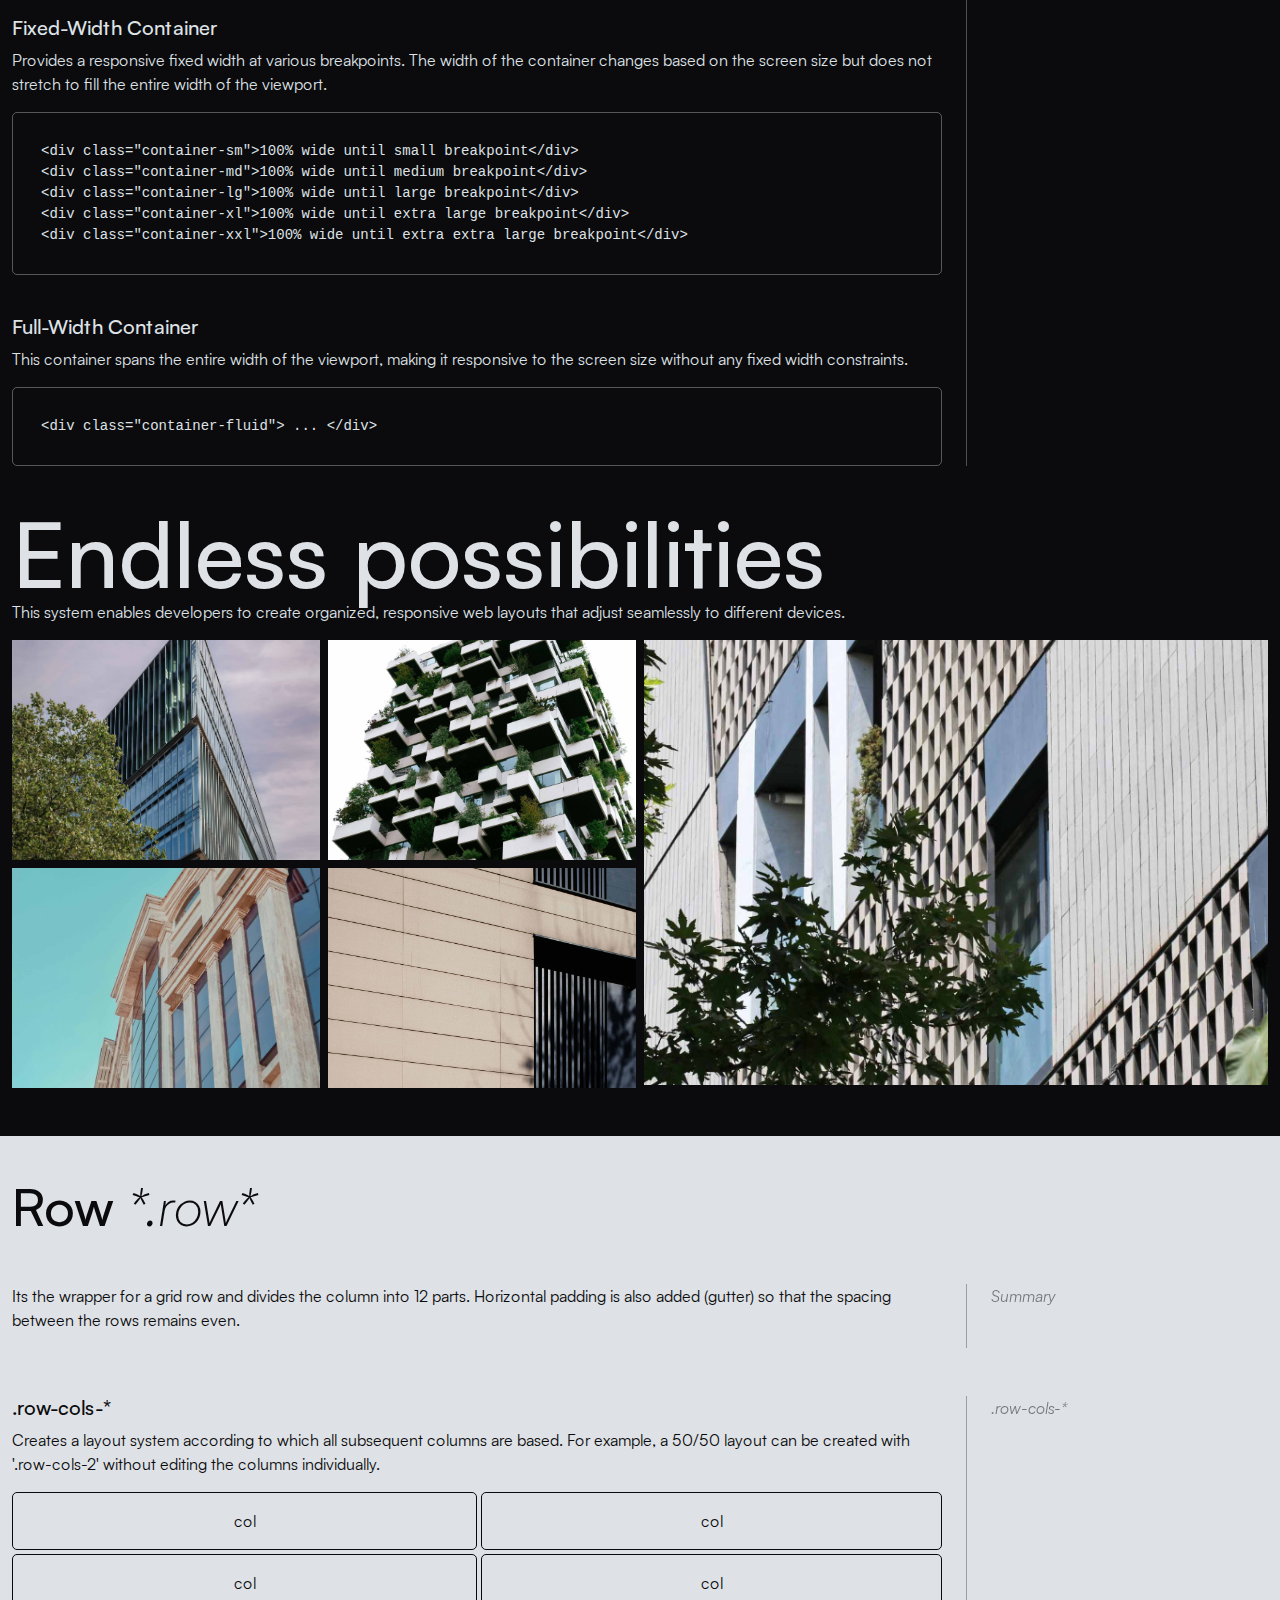
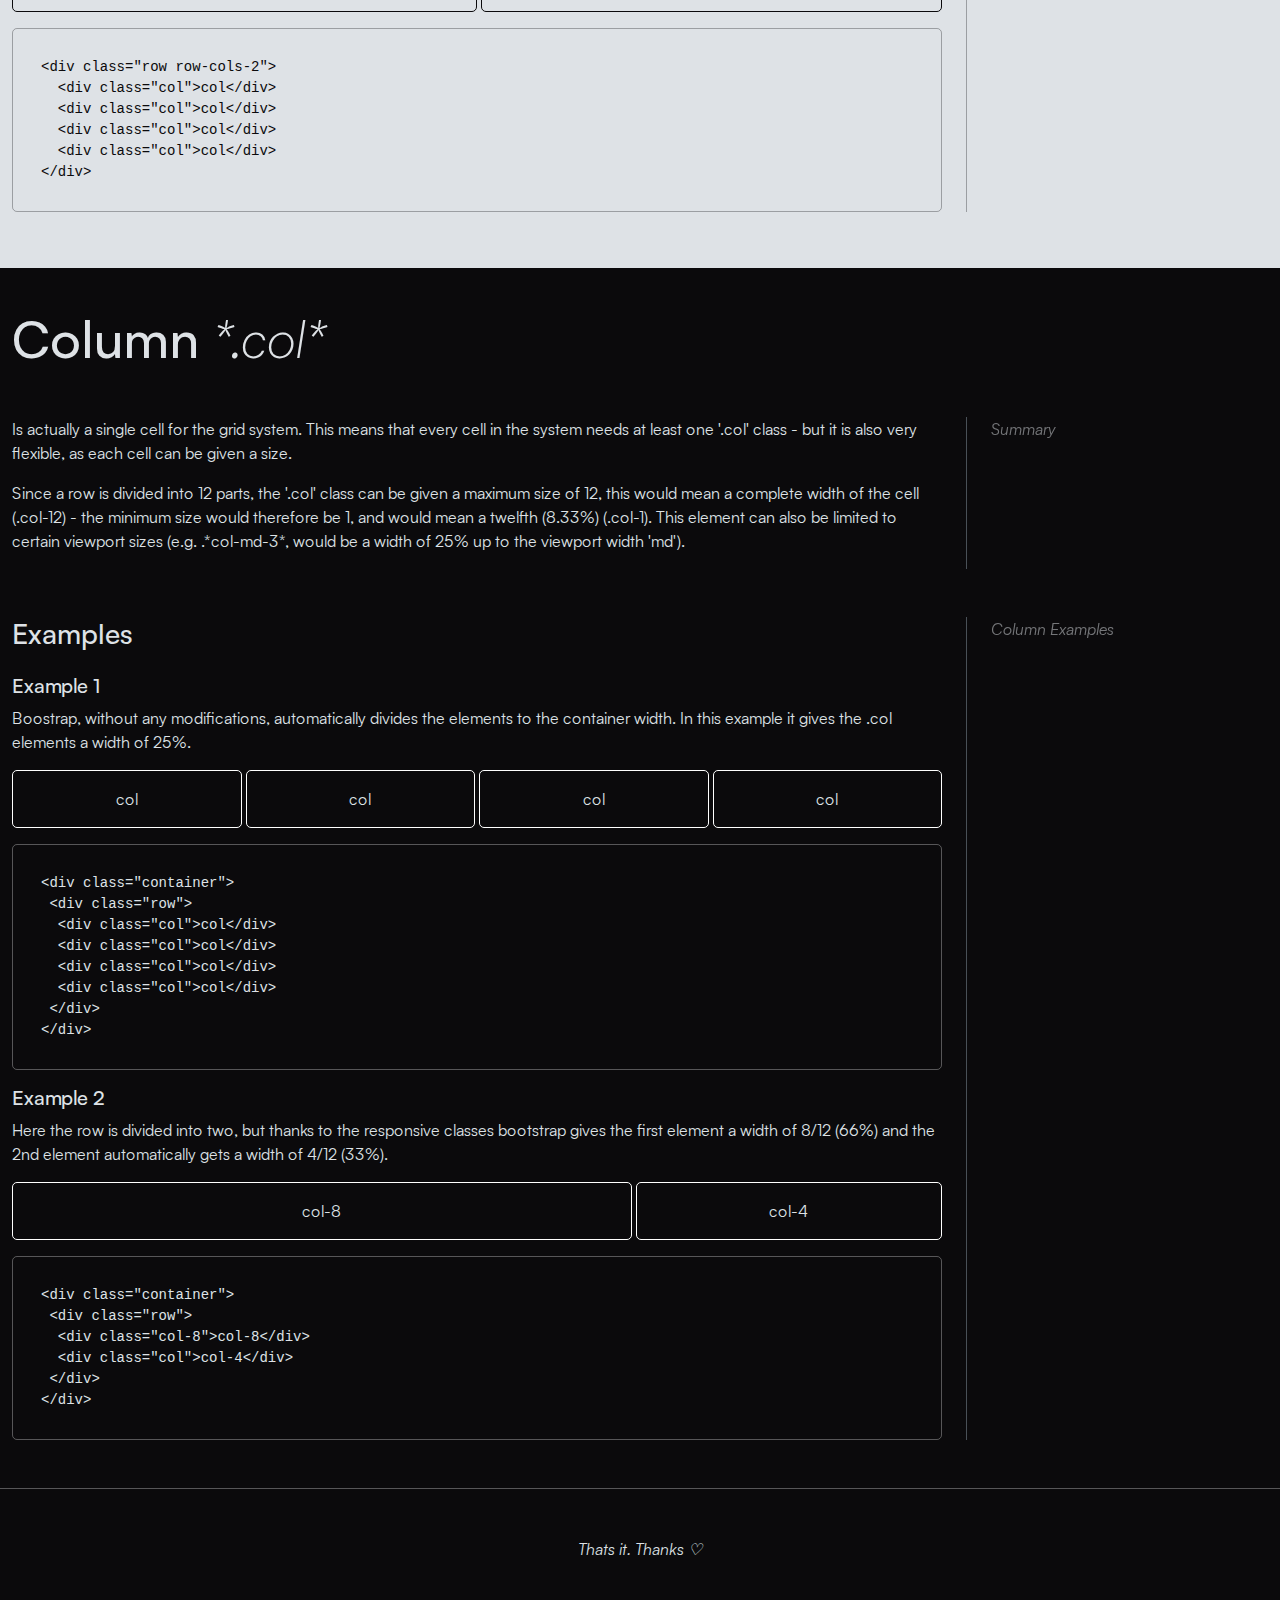
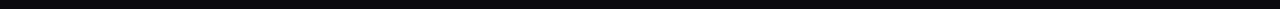
==== commit 385eb96f: "converted px-em, fixed hero heights" ====
--- a/index.html
+++ b/index.html
@@ -4,7 +4,7 @@
     <head>
         <meta charset="UTF-8">
         <meta name="viewport" content="width=device-width, initial-scale=1">
-        <title>bootstrap-page</title>
+        <title>bootstrap-page-5</title>
         
         <link href="scss/bootstrap-custom.css" rel="stylesheet">
 		<link href="fonts/satoshi.css" rel="stylesheet">
@@ -38,22 +38,22 @@
 			</div>
 		</nav>
 		
-		<main class="" style="padding-top: 80px;">
+		<main class="" style="padding-top: 4.75em;">
 			
 			<div class="container-xxl hero">
 				<div class="row overflow-hidden g-2 hero-row">
-					<div class="col-lg d-lg-block order-2 order-lg-1 hero-col-mobile">
+					<div class="col-lg d-lg-block order-2 order-lg-1 hero-col-mobile" style="height: 100%;">
 						<div class="row row-col-2 g-2" style="height: 100%;">
-							<div class="col-6">
+							<div class="col-6" style="height: calc(50% - var(--bs-gutter-y));">
 								<img src="images/img1.jpg" class="img-fluid object-fit-cover hero-img-left" alt>
 							</div>
-							<div class="col-6">
+							<div class="col-6" style="height: calc(50% - var(--bs-gutter-y));">
 								<img src="images/img4.jpg" class="img-fluid object-fit-cover hero-img-left" alt>
 							</div>
-							<div class="col-6 d-none d-md-block">
+							<div class="col-6 d-none d-md-block" style="height: calc(50% - var(--bs-gutter-y));">
 								<img src="images/img5.jpg" class="img-fluid object-fit-cover hero-img-left" alt>
 							</div>
-							<div class="col-6 d-none d-md-block">
+							<div class="col-6 d-none d-md-block" style="height: calc(50% - var(--bs-gutter-y));">
 								<div class="d-flex text-center border-white" style="height: 100%;">
 									<div class="m-auto p-3">
 										<i class="bootstrap-logo mx-auto mb-3"></i>
@@ -330,15 +330,14 @@
 				</div>
 
 			</div>
-		
+			
 		</main>
 
 		<footer class="p-5" style="border-top: 1px solid #ffffff50;">
 			<p class="m-0" style="text-align: center; font-style: italic;">Thats it. Thanks &#9825;</p>
 		</footer>
-        
-        
-        <script src="bootstrap/dist/js/bootstrap.bundle.min.js"></script>
-    </body>
+
+    <script src="bootstrap/dist/js/bootstrap.bundle.min.js"></script>
+  </body>
     
 </html>
--- a/css/style.css
+++ b/css/style.css
@@ -23,8 +23,6 @@
 	aspect-ratio: 1;
 }
 
-/*var(--bs-body-color) */
-
 .navbar-logo {
 	background-color: var(--bs-body-color);
 	-webkit-mask-image: url("../images/logo.svg");
@@ -36,7 +34,7 @@
 	-webkit-mask-repeat: no-repeat;
 	mask-repeat: no-repeat;
 	display: block;
-	width: 200px;
+	width: 12.5em;
 }
 
 .navbar-logo > span {
@@ -49,7 +47,7 @@
 .navbar-logo::before {
 	content: "";
 	display: block;
-	padding-top: 33px;
+	padding-top: 1.75em;
 }
 
 .nav-item a {
@@ -72,8 +70,8 @@
 	display: flex;
 	justify-content: center;
 	align-items: center;
-	height: 33px;
-	width: 33px;
+	height: 2.25em;
+	width: 2.25em;
 	background: #ffffff;
 	color: var(--bs-body-bg);
 }
@@ -82,7 +80,7 @@
 	border: 1px solid #ffffff50;
 	padding: 2em;
 	border-radius: 5px;
-	font-size: 14px;
+	font-size: 0.875em;
 	font-family: var(--bs-font-monospace);
 }
 
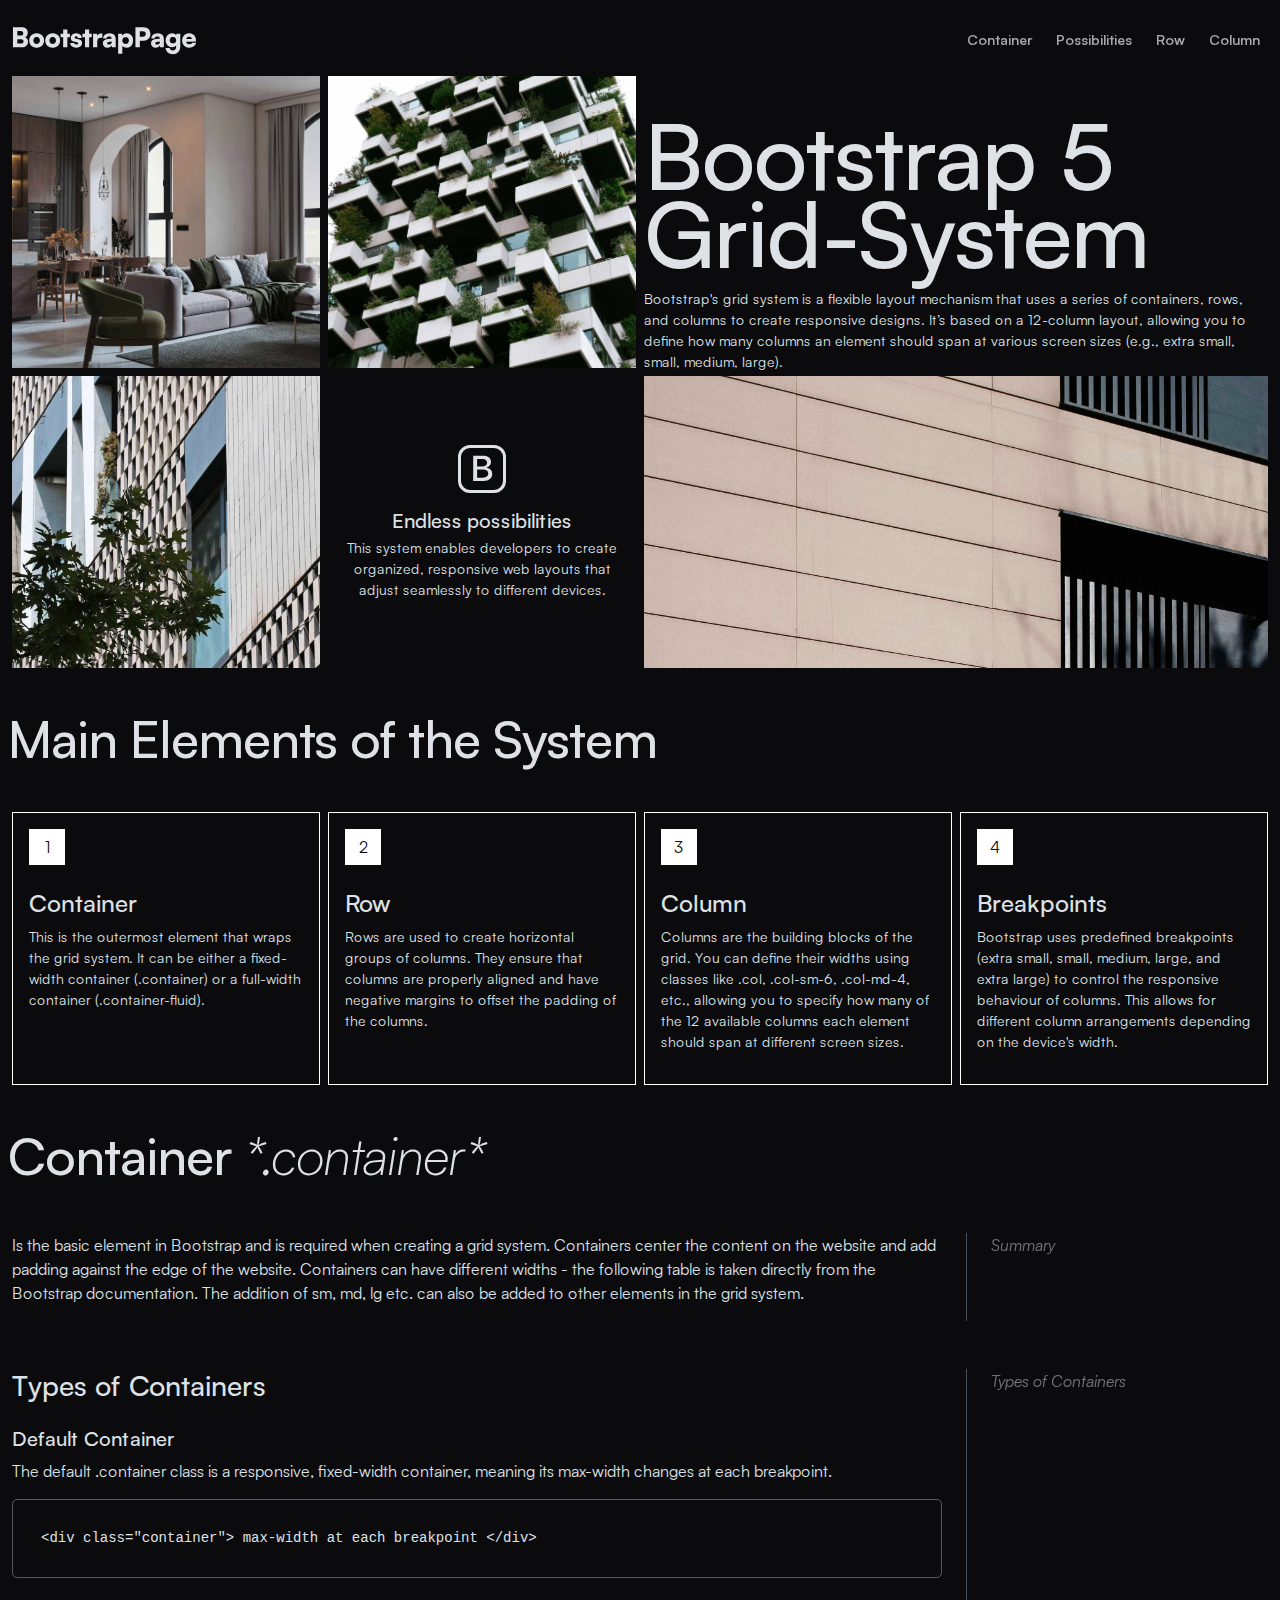
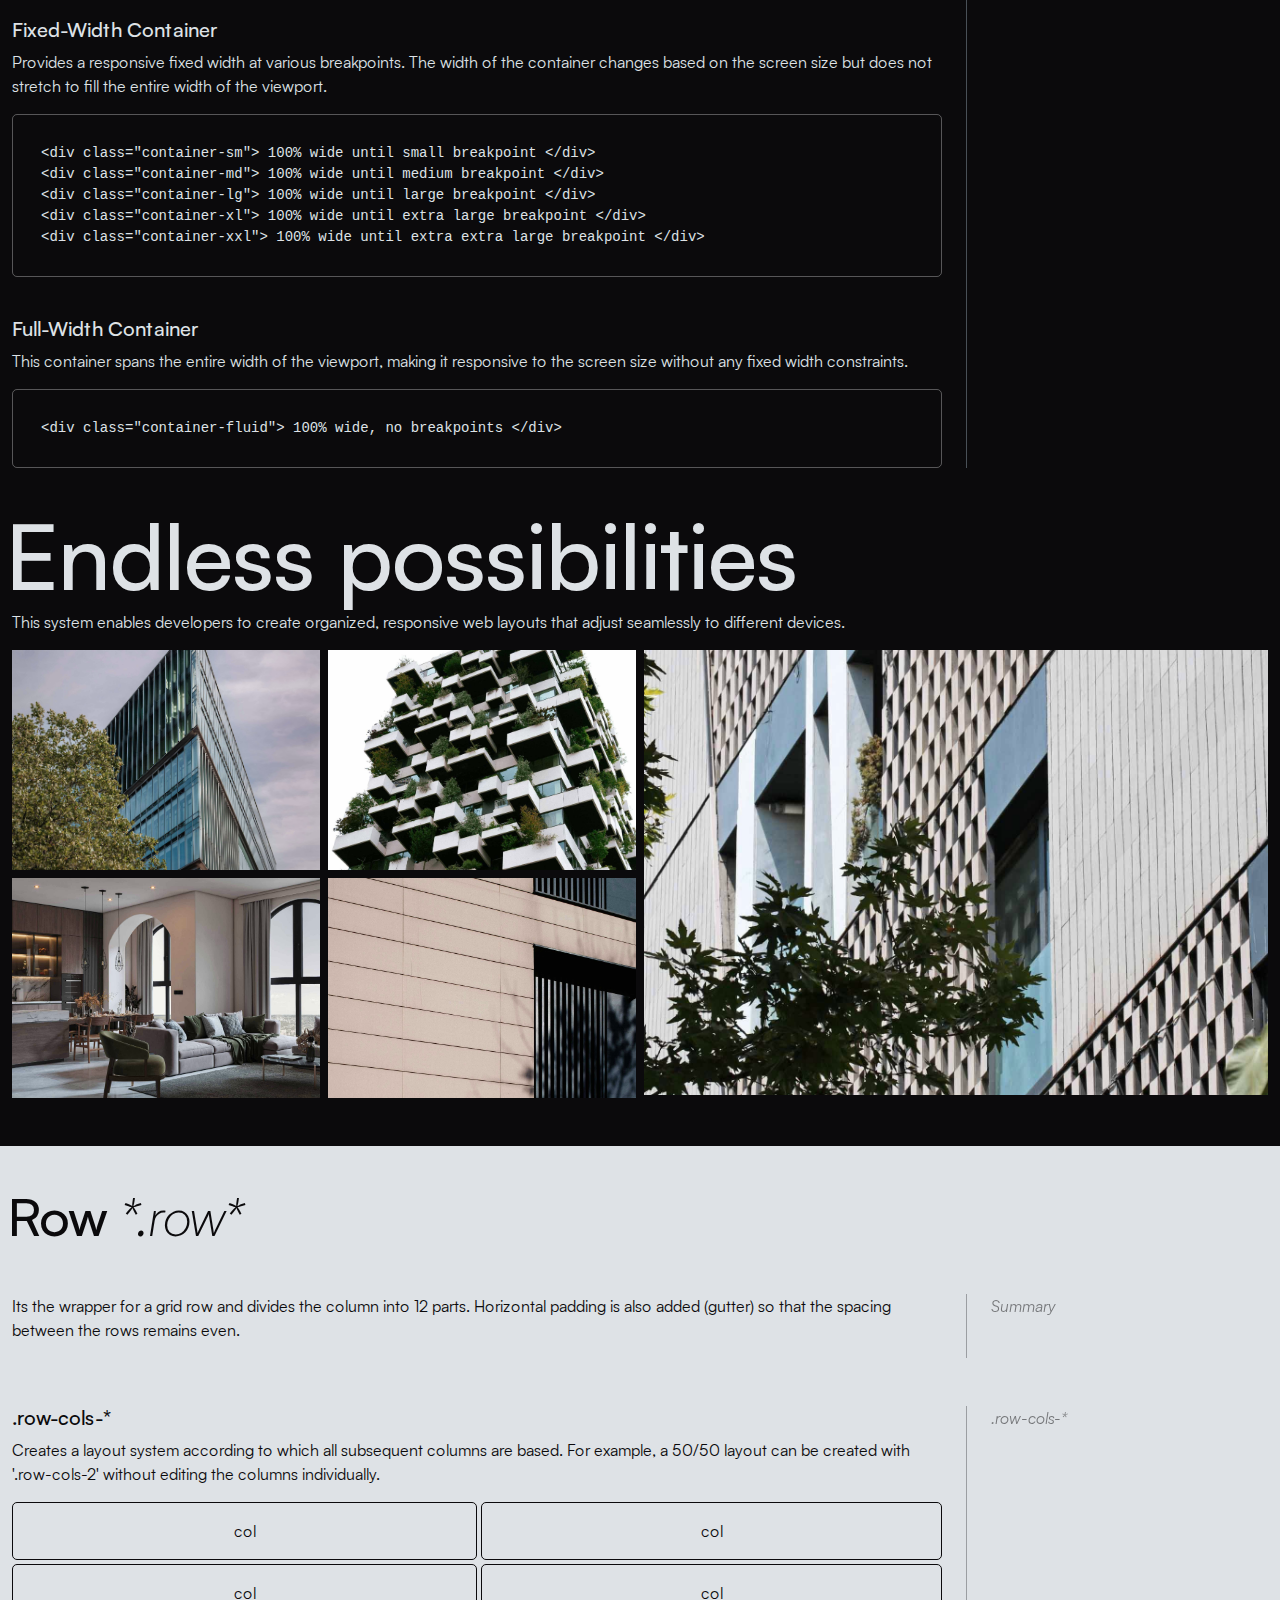
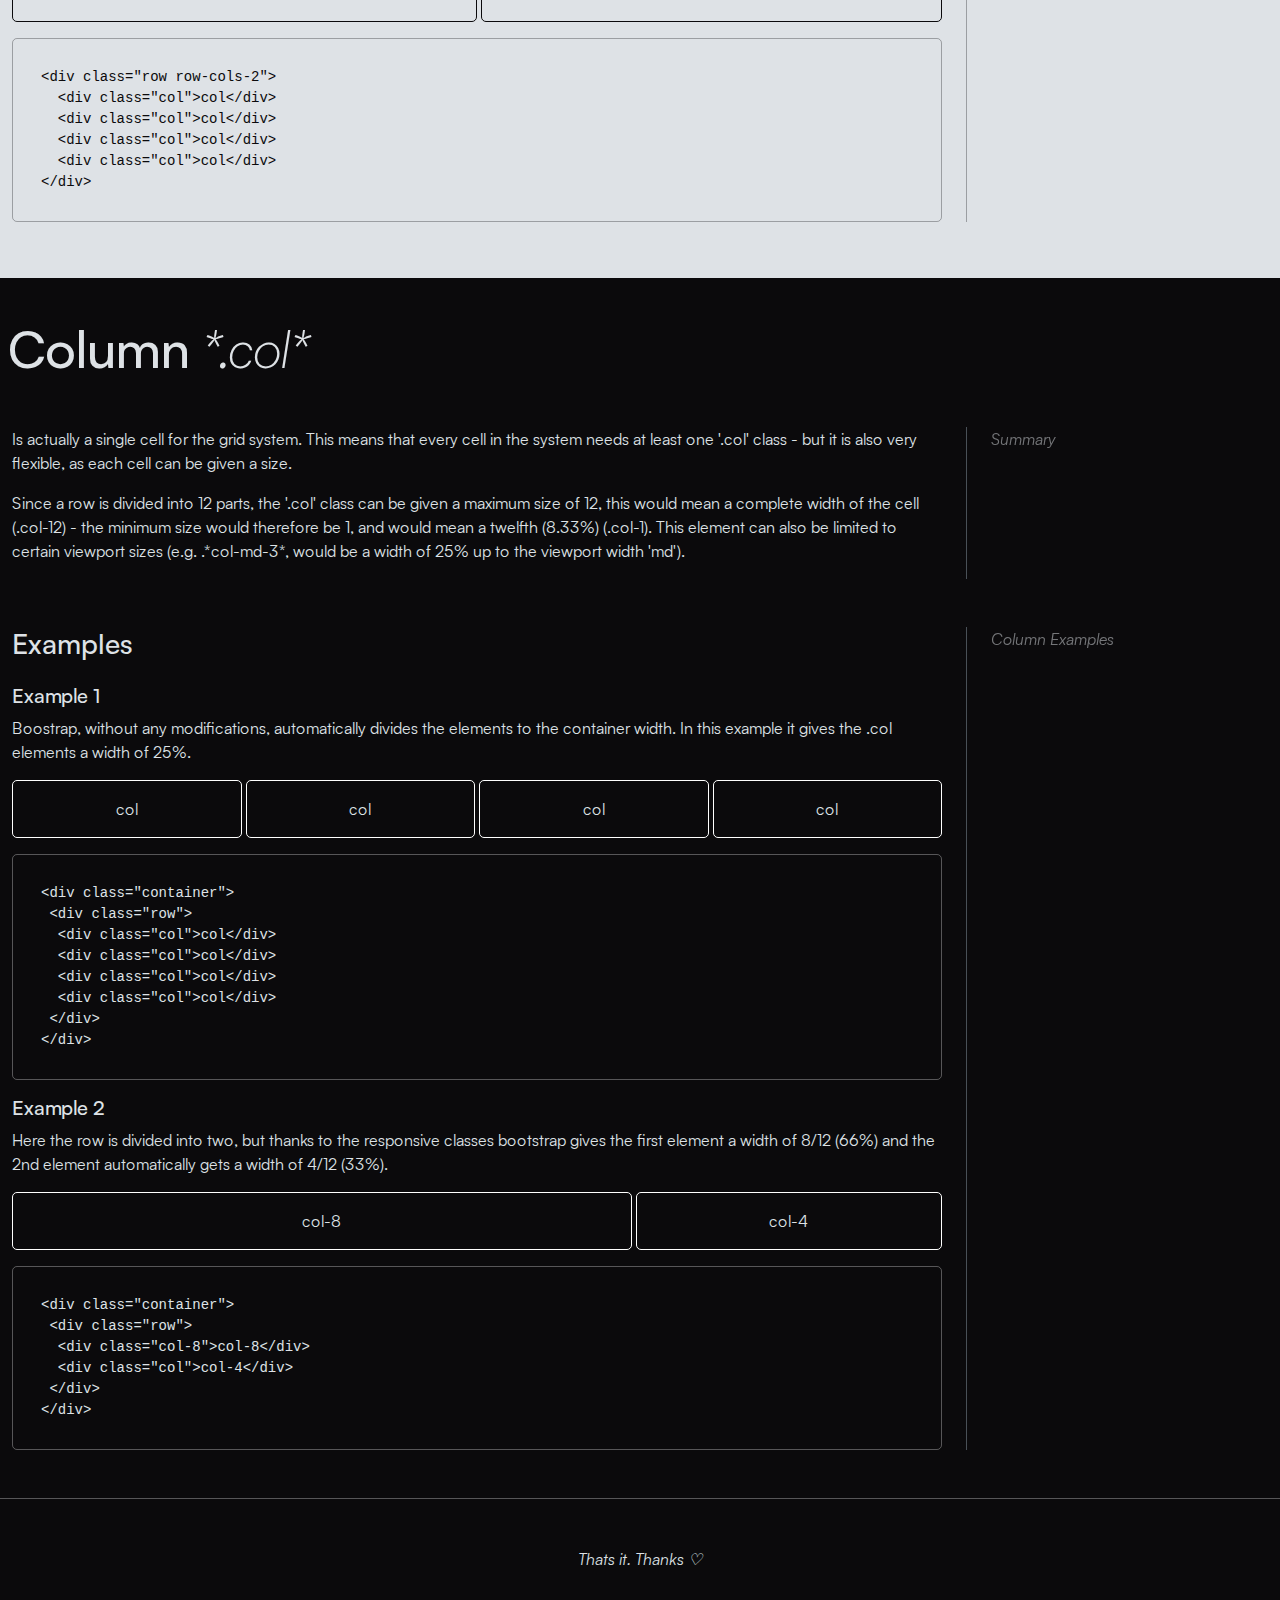
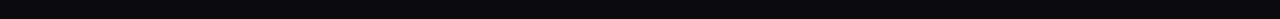
==== commit 52aa0369: "fixed spaces, readability" ====
--- a/index.html
+++ b/index.html
@@ -1,24 +1,22 @@
 <!doctype html>
 <html>
-    
-    <head>
-        <meta charset="UTF-8">
-        <meta name="viewport" content="width=device-width, initial-scale=1">
-        <title>bootstrap-page-5</title>
-        
-        <link href="scss/bootstrap-custom.css" rel="stylesheet">
+  
+	<head>
+		<meta charset="UTF-8">
+		<meta name="viewport" content="width=device-width, initial-scale=1">
+		<title>bootstrap-page-5</title>
+		
+		<link href="scss/bootstrap-custom.css" rel="stylesheet">
 		<link href="fonts/satoshi.css" rel="stylesheet">
-        <link href="css/style.css" rel="stylesheet">
-    </head>
-
-    <body class="" data-bs-theme="dark">
+		<link href="css/style.css" rel="stylesheet">
+	</head>
+
+  <body class="" data-bs-theme="dark">
 		
 		<nav class="navbar fixed-top navbar-expand-md py-3">
 			<div class="container-xxl d-flex">
 				<a class="navbar-brand navbar-logo" href="#"><span>BootstrapPage</span></a>
-				<button class="navbar-toggler" type="button" data-bs-toggle="collapse" data-bs-target="#navbarMain" aria-controls="navbarMain" aria-expanded="false" aria-label="Toggle navigation">
-      				<span class="navbar-toggler-icon"></span>
-    			</button>
+				<button class="navbar-toggler" type="button" data-bs-toggle="collapse" data-bs-target="#navbarMain" aria-controls="navbarMain" aria-expanded="false" aria-label="Toggle navigation"><span class="navbar-toggler-icon"></span></button>
 				<div class="navbar-collapse collapse" id="navbarMain">
 					<ul class="navbar-nav ms-auto">
 						<li class="nav-item">
@@ -67,7 +65,7 @@
 					<div class="col-lg order-1 order-lg-2 d-flex flex-column overflow-hidden hero-col">
 						<div class="col d-flex hero-sub-col">
 							<div class="mt-lg-auto">
-								<h2 class="mb-3 hero-title" style="line-height: 85%;">Bootstrap 5<br>Grid-System</h2>
+								<h2 class="mb-3 hero-title" style="line-height: 85%; margin-left: 0px;">Bootstrap 5<br>Grid-System</h2>
 								<p class="mb-1" style="font-size: 0.875em;">Bootstrap's grid system is a flexible layout mechanism that uses a series of containers, rows, and columns to create responsive designs. It’s based on a 12-column layout, allowing you to define how many columns an element should span at various screen sizes (e.g., extra small, small, medium, large).</p>
 							</div>
 						</div>
@@ -79,8 +77,8 @@
 			</div>
 
 			<div class="container-xxl elements">
-				<div class="py-4">
-					<h2>Main Elements of the System</h2>
+				<div class="py-5">
+					<h2 class="mb-1">Main Elements of the System</h2>
 				</div>
 
 				<div class="row g-2 row-cols-1 row-cols-sm-2 row-cols-md-4 elements-box">
@@ -90,7 +88,7 @@
 							<div class="element-nr">1</div>
 							<div class="pt-4">
 								<h4>Container</h4>
-								<p>This is the outermost element that wraps the grid system. It can be either a fixed-width container (.container) or a full-width container (.container-fluid).</p>
+								<p style="font-size: 0.875em;">This is the outermost element that wraps the grid system. It can be either a fixed-width container (.container) or a full-width container (.container-fluid).</p>
 							</div>
 						</div>
 					</div>
@@ -100,7 +98,7 @@
 							<div class="element-nr">2</div>
 							<div class="pt-4">
 								<h4>Row</h4>
-								<p>Rows are used to create horizontal groups of columns. They ensure that columns are properly aligned and have negative margins to offset the padding of the columns.</p>
+								<p style="font-size: 0.875em;">Rows are used to create horizontal groups of columns. They ensure that columns are properly aligned and have negative margins to offset the padding of the columns.</p>
 							</div>
 						</div>
 					</div>
@@ -110,7 +108,7 @@
 							<div class="element-nr">3</div>
 							<div class="pt-4">
 								<h4>Column</h4>
-								<p>Columns are the building blocks of the grid. You can define their widths using classes like .col, .col-sm-6, .col-md-4, etc., allowing you to specify how many of the 12 available columns each element should span at different screen sizes.</p>
+								<p style="font-size: 0.875em;">Columns are the building blocks of the grid. You can define their widths using classes like .col, .col-sm-6, .col-md-4, etc., allowing you to specify how many of the 12 available columns each element should span at different screen sizes.</p>
 							</div>
 						</div>
 					</div>
@@ -120,12 +118,12 @@
 							<div class="element-nr">4</div>
 							<div class="pt-4">
 								<h4>Breakpoints</h4>
-								<p>Bootstrap uses predefined breakpoints (extra small, small, medium, large, and extra large) to control the responsive behaviour of columns. This allows for different column arrangements depending on the device's width.</p>
-							</div>
-						</div>
-					</div>
-
-				</div>
+								<p style="font-size: 0.875em;">Bootstrap uses predefined breakpoints (extra small, small, medium, large, and extra large) to control the responsive behaviour of columns. This allows for different column arrangements depending on the device's width.</p>
+							</div>
+						</div>
+					</div>
+				</div>
+
 			</div>
 
 			<div class="container-xxl overflow-hidden" id="container">
@@ -151,7 +149,7 @@
 								<p>The default .container class is a responsive, fixed-width container, meaning its max-width changes at each breakpoint.</p>
 							</div>
 							<div class="code-example font-monospace">
-								&lt;div class="container"&gt;max-width at each breakpoint &lt;/div&gt;
+								&lt;div class="container"&gt; max-width at each breakpoint &lt;/div&gt;
 							</div>
 						</div>
 
@@ -161,11 +159,11 @@
 								<p>Provides a responsive fixed width at various breakpoints. The width of the container changes based on the screen size but does not stretch to fill the entire width of the viewport.</p>
 							</div>
 							<div class="code-example font-monospace">
-								&lt;div class="container-sm"&gt;100% wide until small breakpoint&lt;/div&gt;<br>
-								&lt;div class="container-md"&gt;100% wide until medium breakpoint&lt;/div&gt;<br>
-								&lt;div class="container-lg"&gt;100% wide until large breakpoint&lt;/div&gt;<br>
-								&lt;div class="container-xl"&gt;100% wide until extra large breakpoint&lt;/div&gt;<br>
-								&lt;div class="container-xxl"&gt;100% wide until extra extra large breakpoint&lt;/div&gt;
+								&lt;div class="container-sm"&gt; 100% wide until small breakpoint &lt;/div&gt;<br>
+								&lt;div class="container-md"&gt; 100% wide until medium breakpoint &lt;/div&gt;<br>
+								&lt;div class="container-lg"&gt; 100% wide until large breakpoint &lt;/div&gt;<br>
+								&lt;div class="container-xl"&gt; 100% wide until extra large breakpoint &lt;/div&gt;<br>
+								&lt;div class="container-xxl"&gt; 100% wide until extra extra large breakpoint &lt;/div&gt;
 							</div>
 						</div>
 
@@ -175,7 +173,7 @@
 								<p>This container spans the entire width of the viewport, making it responsive to the screen size without any fixed width constraints.</p>
 							</div>
 							<div class="code-example font-monospace">
-								&lt;div class="container-fluid"&gt; ... &lt;/div&gt;
+								&lt;div class="container-fluid"&gt; 100% wide, no breakpoints &lt;/div&gt;
 							</div>
 						</div>
 					</div>
@@ -189,7 +187,7 @@
 
 			<div class="container-xxl mb-5 overflow-hidden" id="possibilities">
 				<div>
-					<h2 class="mb-2 hero-title">Endless possibilities</h2>
+					<h2 class="mb-3 hero-title">Endless possibilities</h2>
 					<p>This system enables developers to create organized, responsive web layouts that adjust seamlessly to different devices.</p>
 				</div>
 				<div class="row g-2">
@@ -197,7 +195,7 @@
 						<div class="row row-cols-2 g-2">
 							<div class="col"><img src="images/img2.jpg" class="img-fluid"></div>
 							<div class="col"><img src="images/img4.jpg" class="img-fluid"></div>
-							<div class="col"><img src="images/img3.jpg" class="img-fluid"></div>
+							<div class="col"><img src="images/img1.jpg" class="img-fluid"></div>
 							<div class="col"><img src="images/img6.jpg" class="img-fluid"></div>
 						</div>
 					</div>
@@ -207,7 +205,6 @@
 								<div><img src="images/img5.jpg" class="img-fluid object-fit-cover"></div>
 							</div>
 						</div>
-
 					</div>
 				</div>
 
@@ -330,9 +327,9 @@
 				</div>
 
 			</div>
-			
+
 		</main>
-
+		
 		<footer class="p-5" style="border-top: 1px solid #ffffff50;">
 			<p class="m-0" style="text-align: center; font-style: italic;">Thats it. Thanks &#9825;</p>
 		</footer>
--- a/css/style.css
+++ b/css/style.css
@@ -2,6 +2,12 @@
 	font-size: 3.25em;
 	line-height: 85%;
 	font-weight: 500;
+	letter-spacing: -1px;
+	margin-left: -0.075em;
+}
+
+img {
+	filter: saturate(95%) hue-rotate(-10deg);
 }
 
 .hero-title {
@@ -34,7 +40,8 @@
 	-webkit-mask-repeat: no-repeat;
 	mask-repeat: no-repeat;
 	display: block;
-	width: 12.5em;
+	width: 9.375em;
+	margin-left: -0.075em;
 }
 
 .navbar-logo > span {
@@ -58,11 +65,11 @@
 	margin-right: 0.5em;
 }
 
-.navbar {
-	transition: 0.3s background;
+.navbar > .container-xxl {
+	transition: 0.5s background;
 }
 
-.navbar:has(.navbar-collapse.show) {
+.navbar:has(.navbar-collapse.show) > .container-xxl, .navbar:has(.navbar-collapse.collabsing) > .container-xxl {
 	background: var(--bs-body-bg);
 }
 
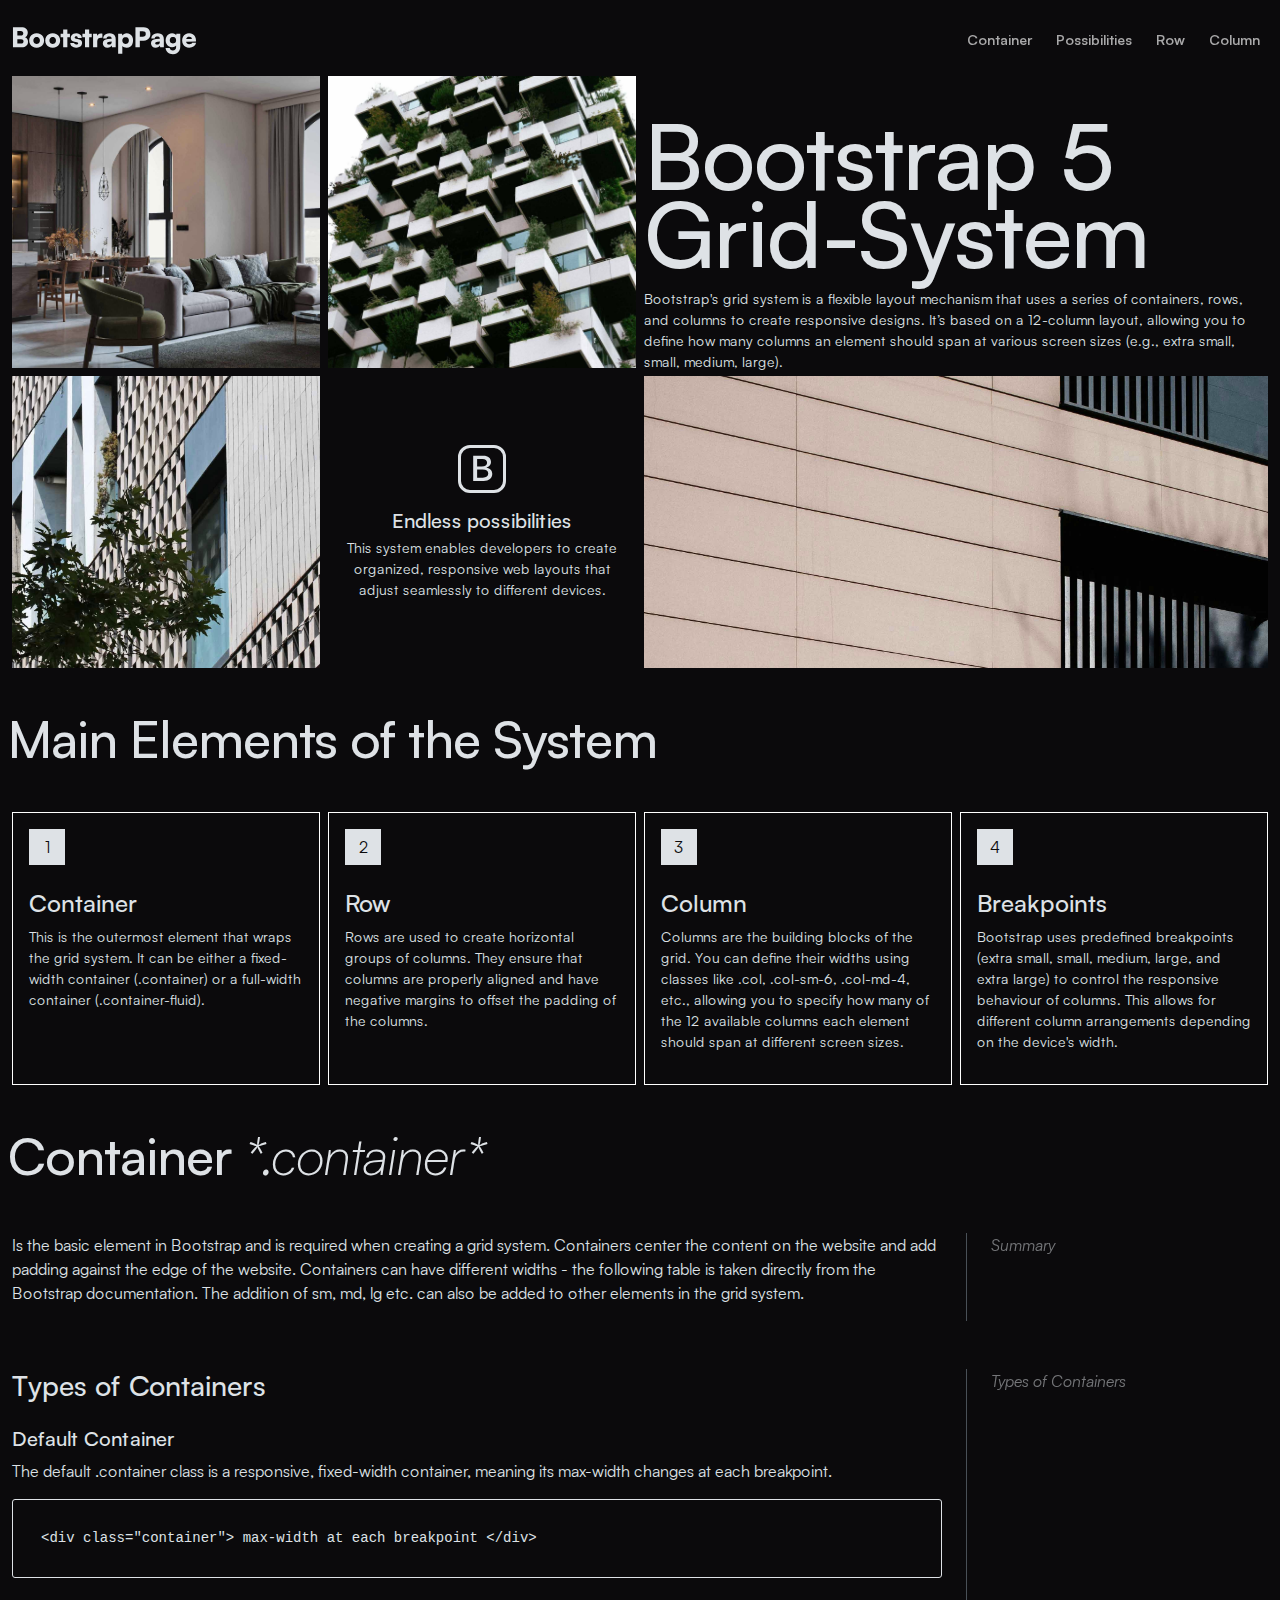
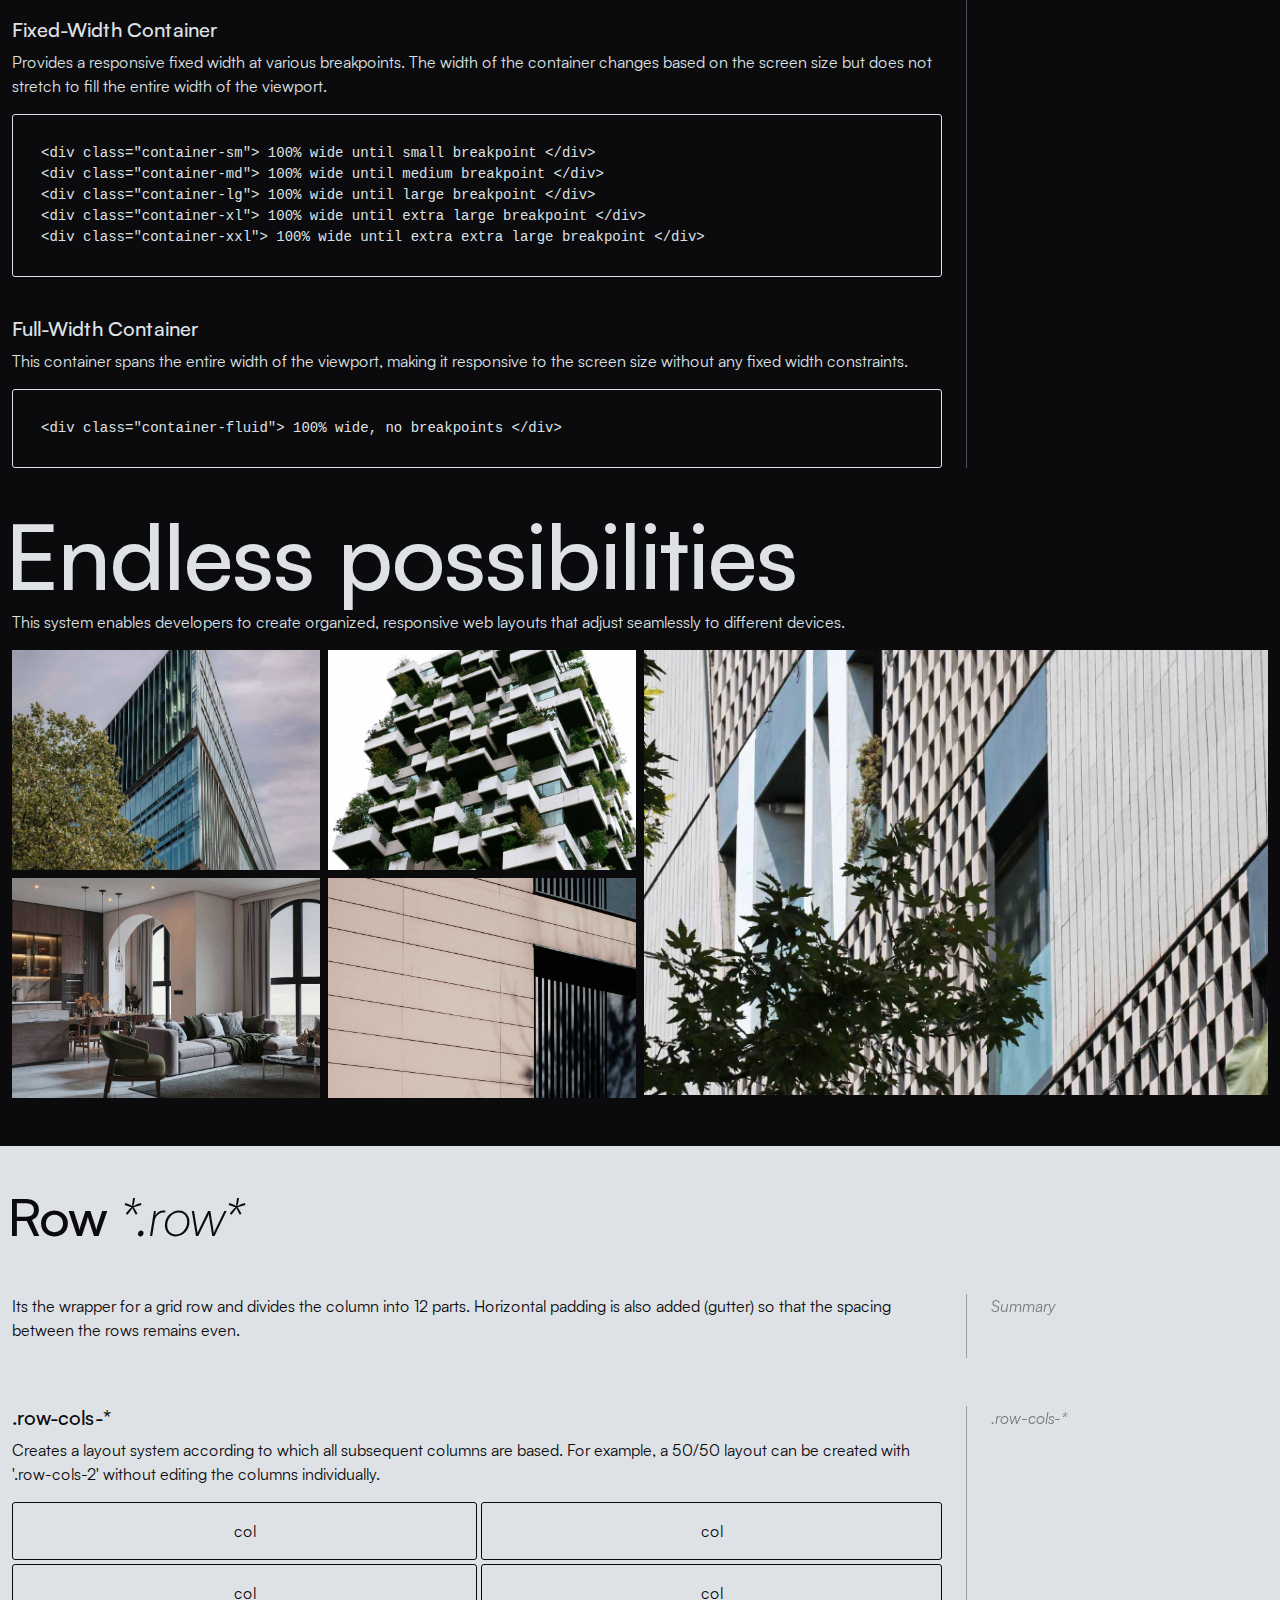
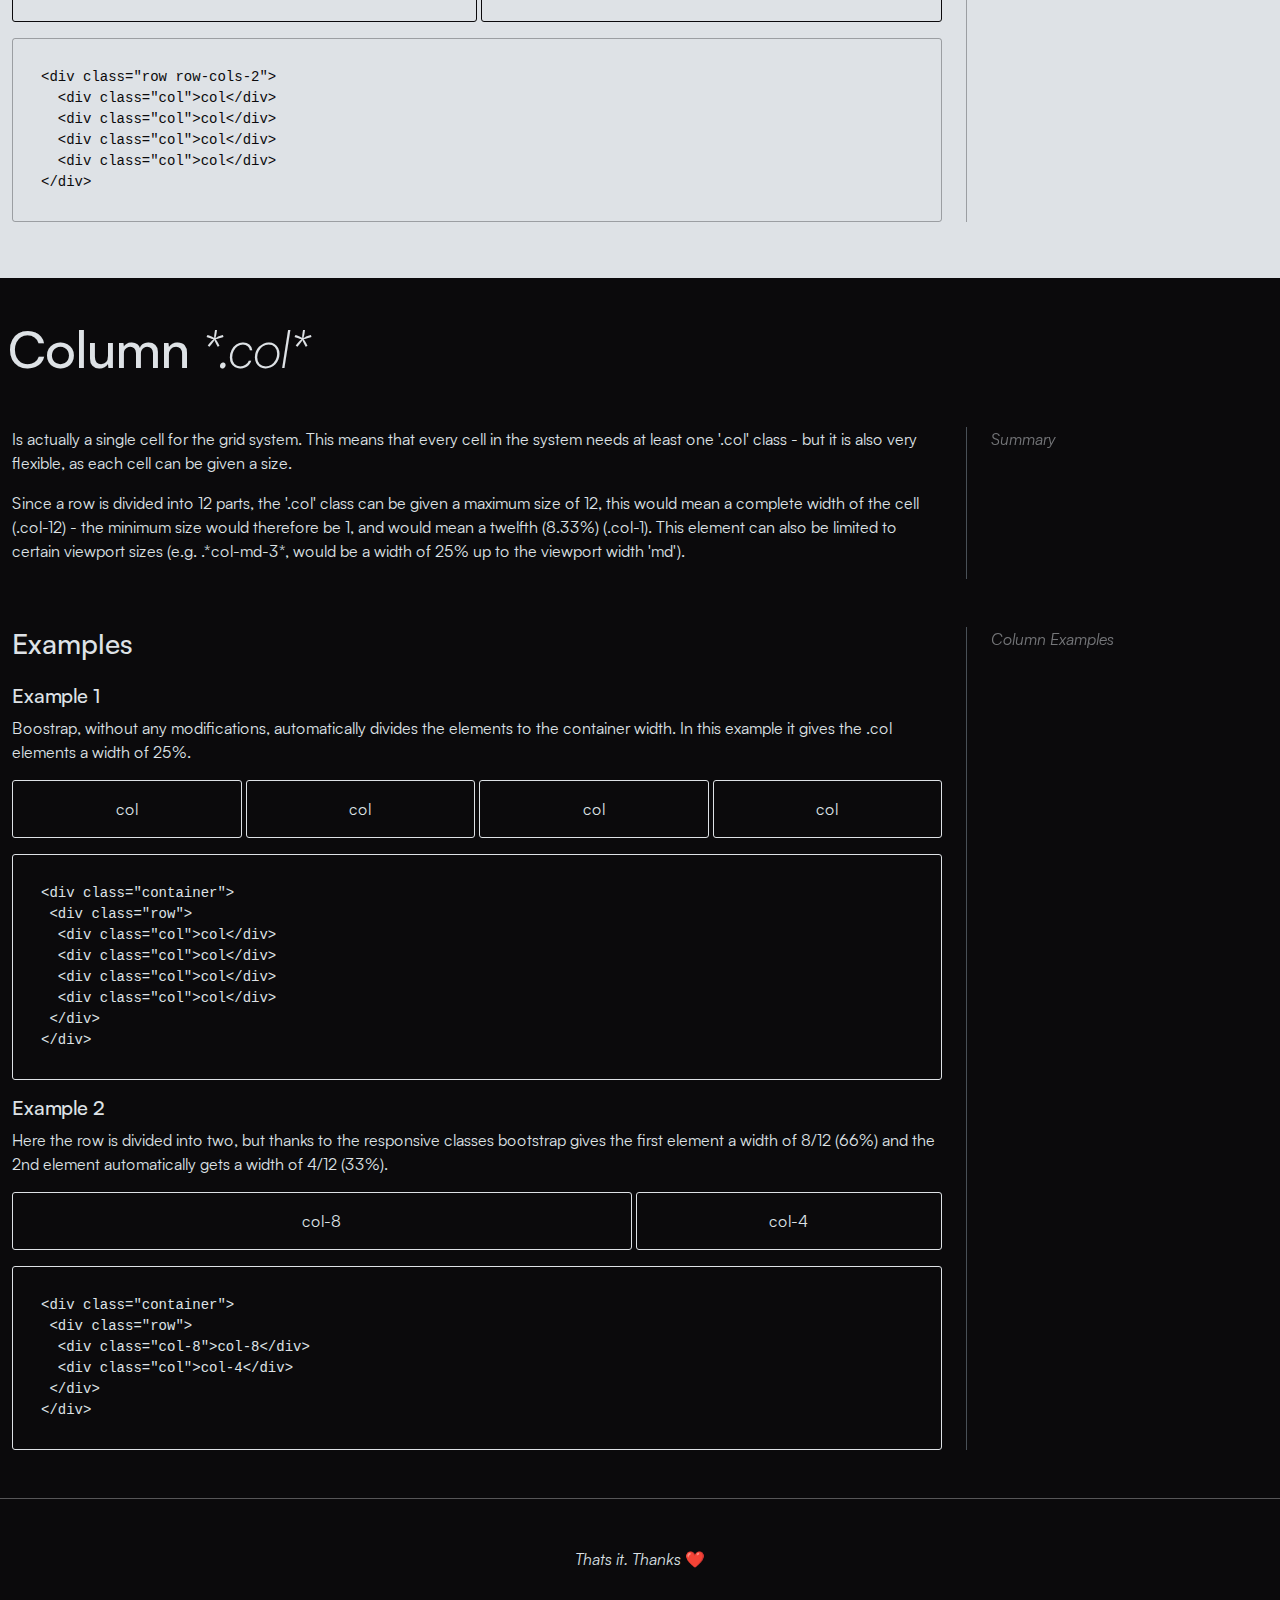
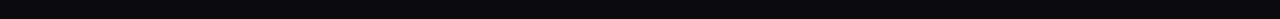
==== commit e0a7c26d: "changed colours to variables" ====
--- a/index.html
+++ b/index.html
@@ -331,7 +331,7 @@
 		</main>
 		
 		<footer class="p-5" style="border-top: 1px solid #ffffff50;">
-			<p class="m-0" style="text-align: center; font-style: italic;">Thats it. Thanks &#9825;</p>
+			<p class="m-0" style="text-align: center; font-style: italic;">Thats it. Thanks <span style="font-style: normal;">❤️</span></p>
 		</footer>
 
     <script src="bootstrap/dist/js/bootstrap.bundle.min.js"></script>
--- a/css/style.css
+++ b/css/style.css
@@ -59,17 +59,18 @@
 
 .nav-item a {
 	cursor: pointer;
+	text-align: right;
 }
 
 .nav-item:not(:last-of-type) {
 	margin-right: 0.5em;
 }
 
-.navbar > .container-xxl {
+.navbar {
 	transition: 0.5s background;
 }
 
-.navbar:has(.navbar-collapse.show) > .container-xxl, .navbar:has(.navbar-collapse.collabsing) > .container-xxl {
+.navbar:has(.navbar-collapse.show), .navbar:has(.navbar-collapse.collabsing) {
 	background: var(--bs-body-bg);
 }
 
@@ -79,14 +80,14 @@
 	align-items: center;
 	height: 2.25em;
 	width: 2.25em;
-	background: #ffffff;
+	background: var(--bs-body-color);
 	color: var(--bs-body-bg);
 }
 
 .code-example {
-	border: 1px solid #ffffff50;
+	border: 1px solid var(--bs-body-color);
 	padding: 2em;
-	border-radius: 5px;
+	border-radius: 3px;
 	font-size: 0.875em;
 	font-family: var(--bs-font-monospace);
 }
@@ -135,8 +136,8 @@
 }
 
 .example .col, .example .col-8, .example .col-4, .example .col-6 {
-	border: 1px solid #ffffff;
+	border: 1px solid var(--bs-body-color);
 	padding: 1em;
 	text-align: center;
-	border-radius: 5px;
+	border-radius: 3px;
 }
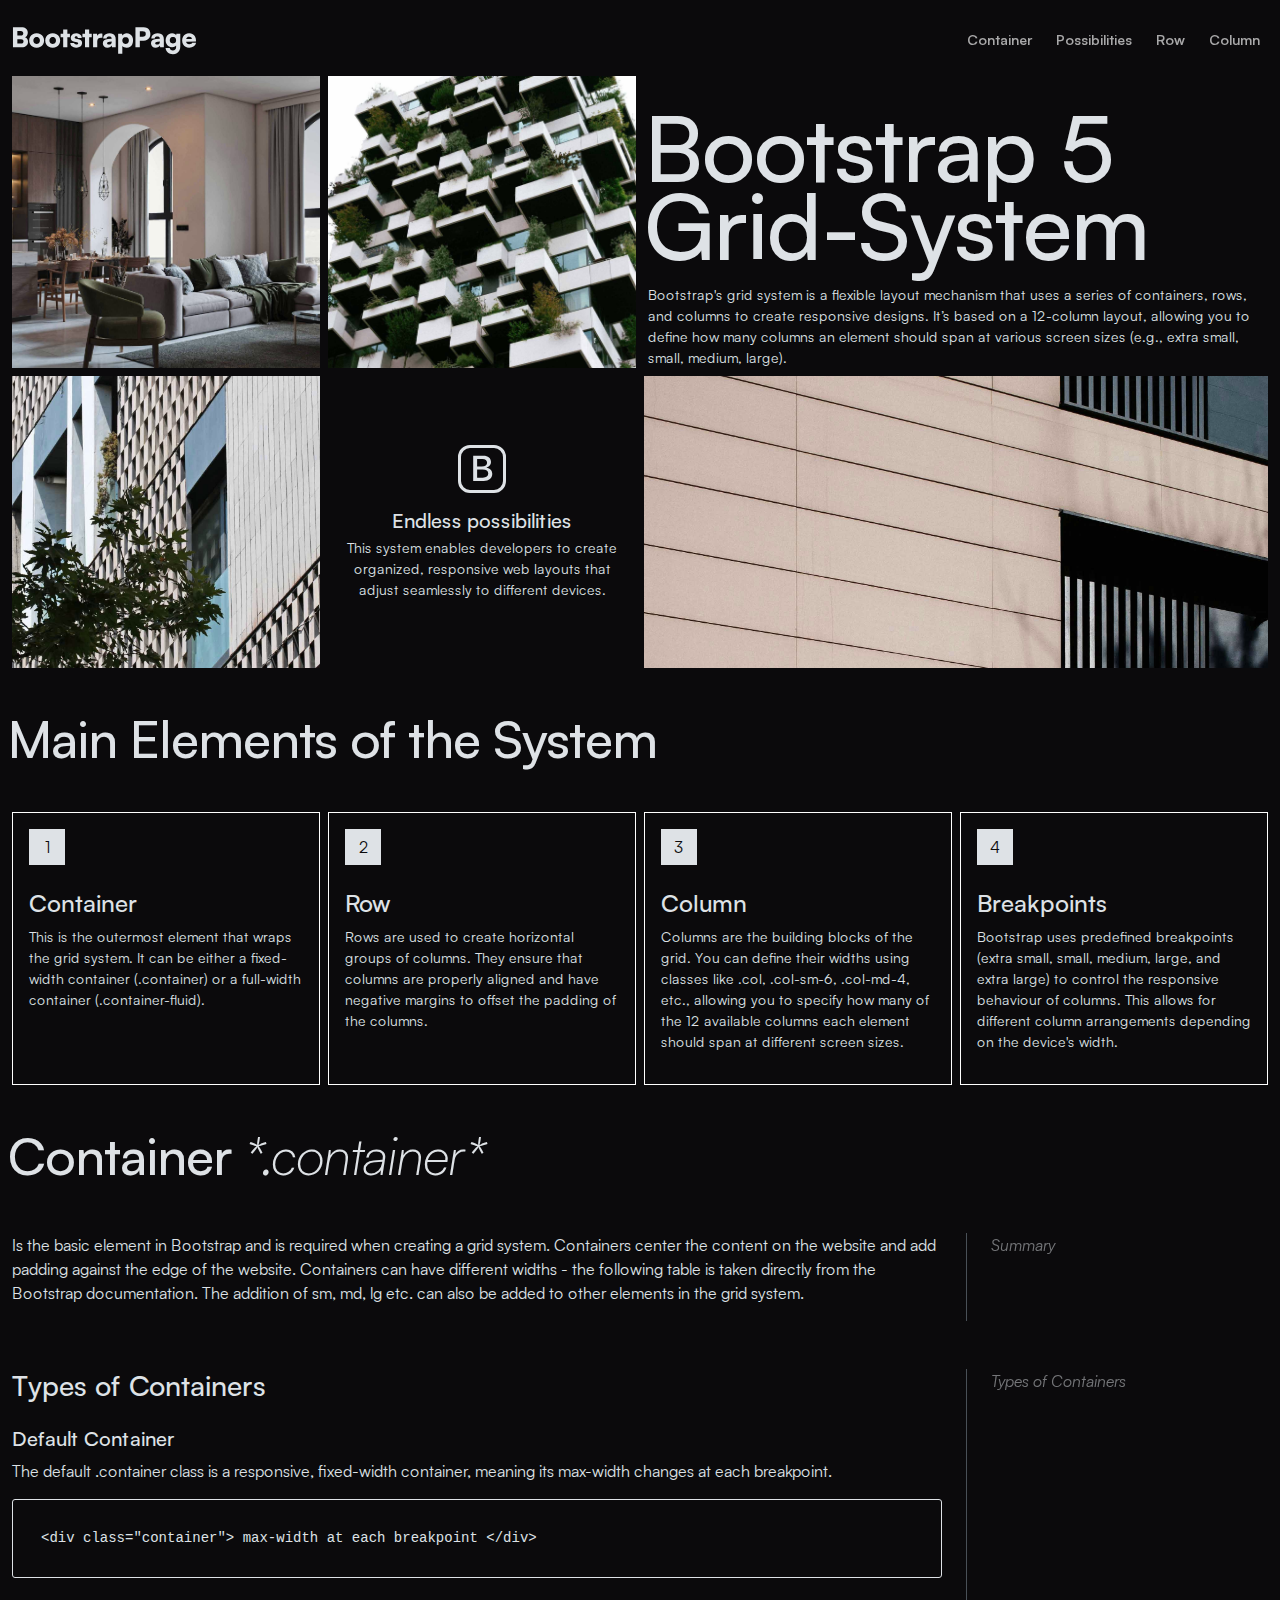
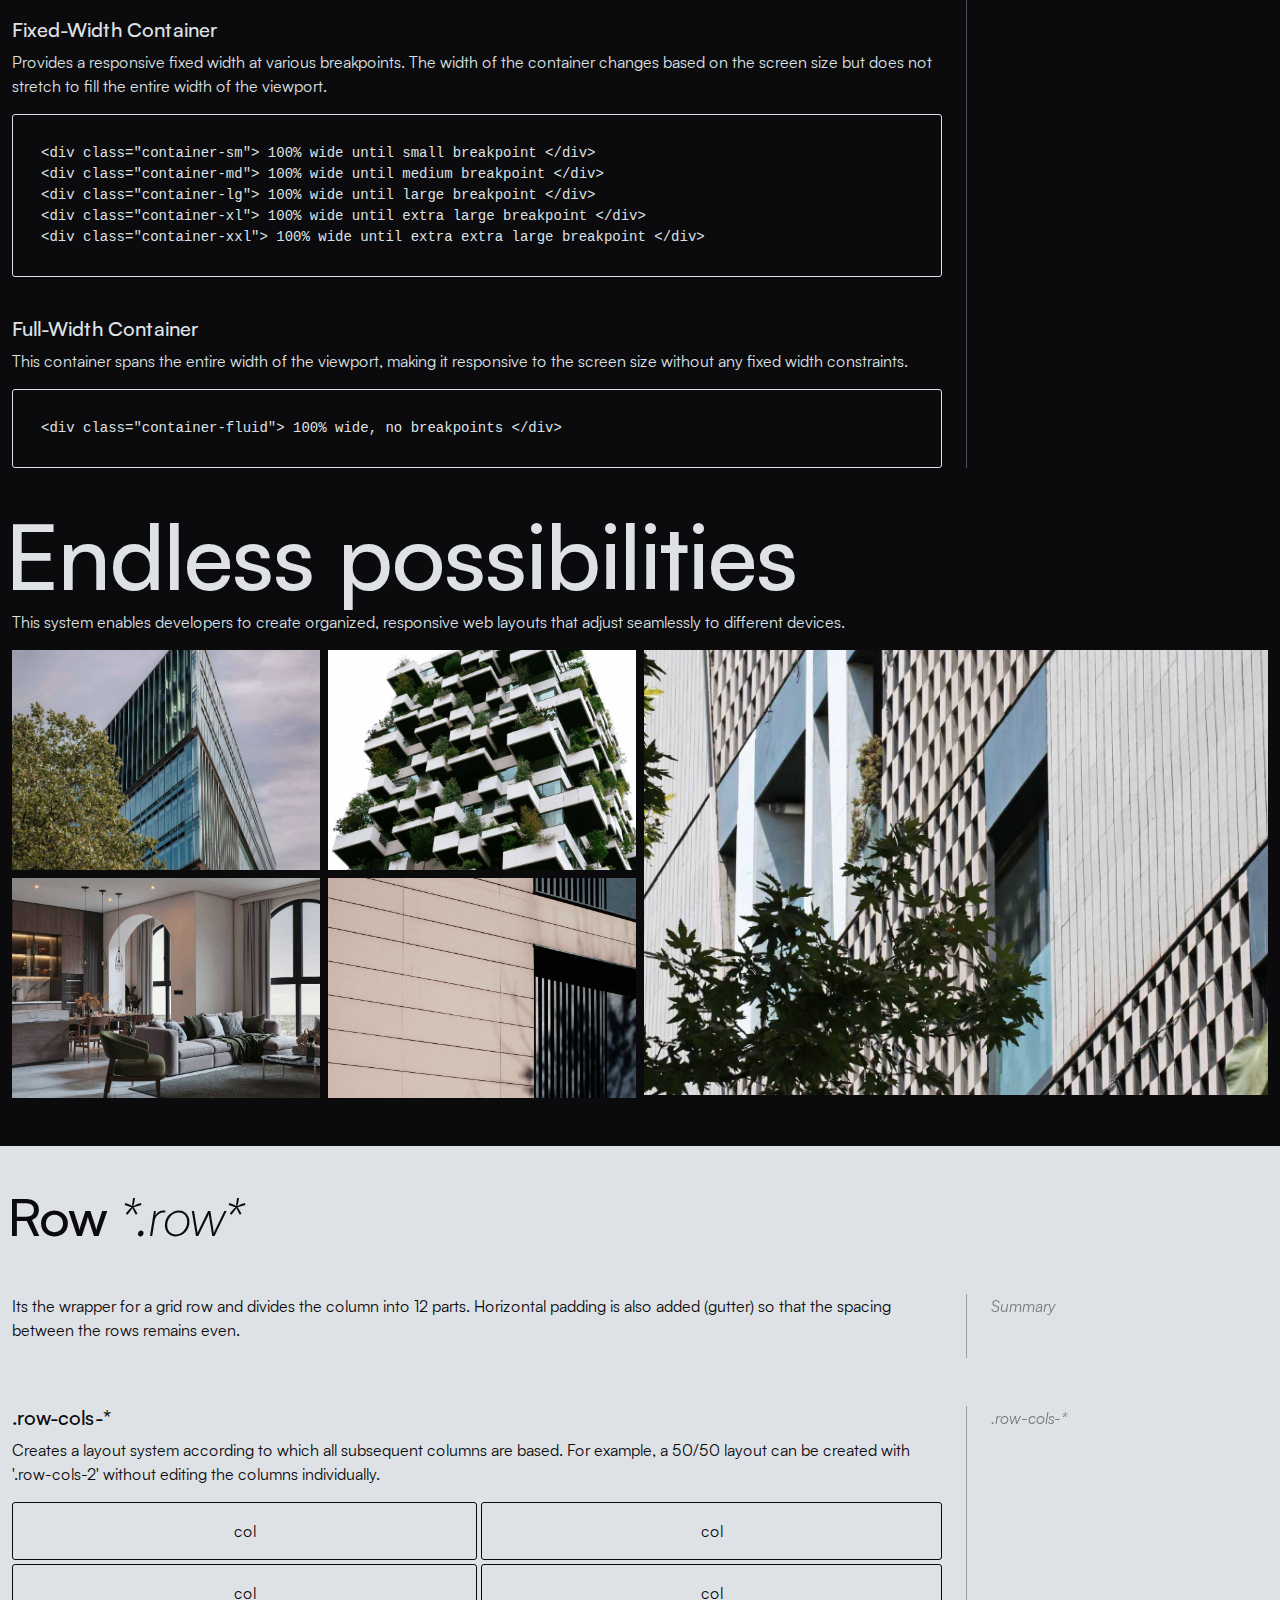
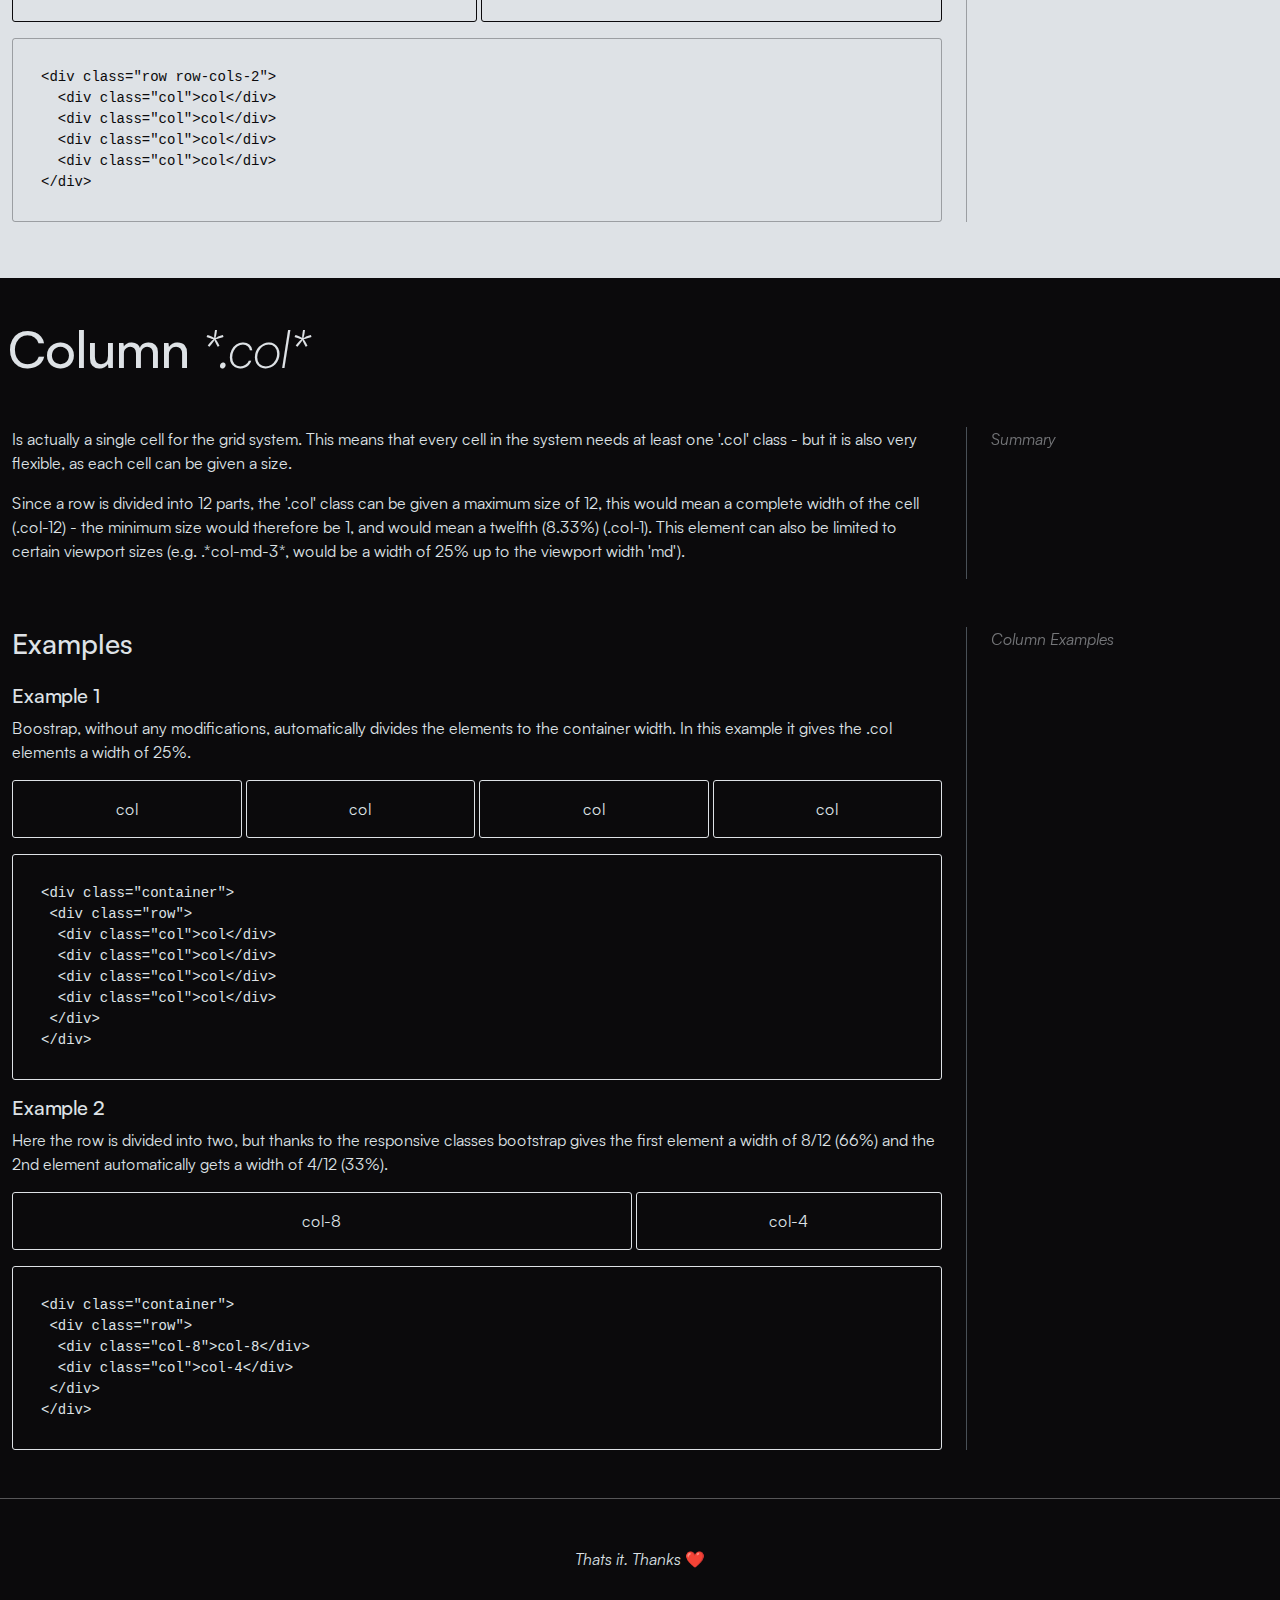
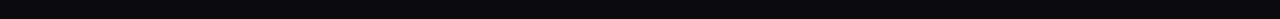
==== commit b6493703: "Update index.html" ====
--- a/index.html
+++ b/index.html
@@ -66,7 +66,7 @@
 						<div class="col d-flex hero-sub-col">
 							<div class="mt-lg-auto">
 								<h2 class="mb-3 hero-title" style="line-height: 85%; margin-left: 0px;">Bootstrap 5<br>Grid-System</h2>
-								<p class="mb-1" style="font-size: 0.875em;">Bootstrap's grid system is a flexible layout mechanism that uses a series of containers, rows, and columns to create responsive designs. It’s based on a 12-column layout, allowing you to define how many columns an element should span at various screen sizes (e.g., extra small, small, medium, large).</p>
+								<p class="mb-1 p-1" style="font-size: 0.875em;">Bootstrap's grid system is a flexible layout mechanism that uses a series of containers, rows, and columns to create responsive designs. It’s based on a 12-column layout, allowing you to define how many columns an element should span at various screen sizes (e.g., extra small, small, medium, large).</p>
 							</div>
 						</div>
 						<div class="col d-none d-lg-block hero-sub-col">
